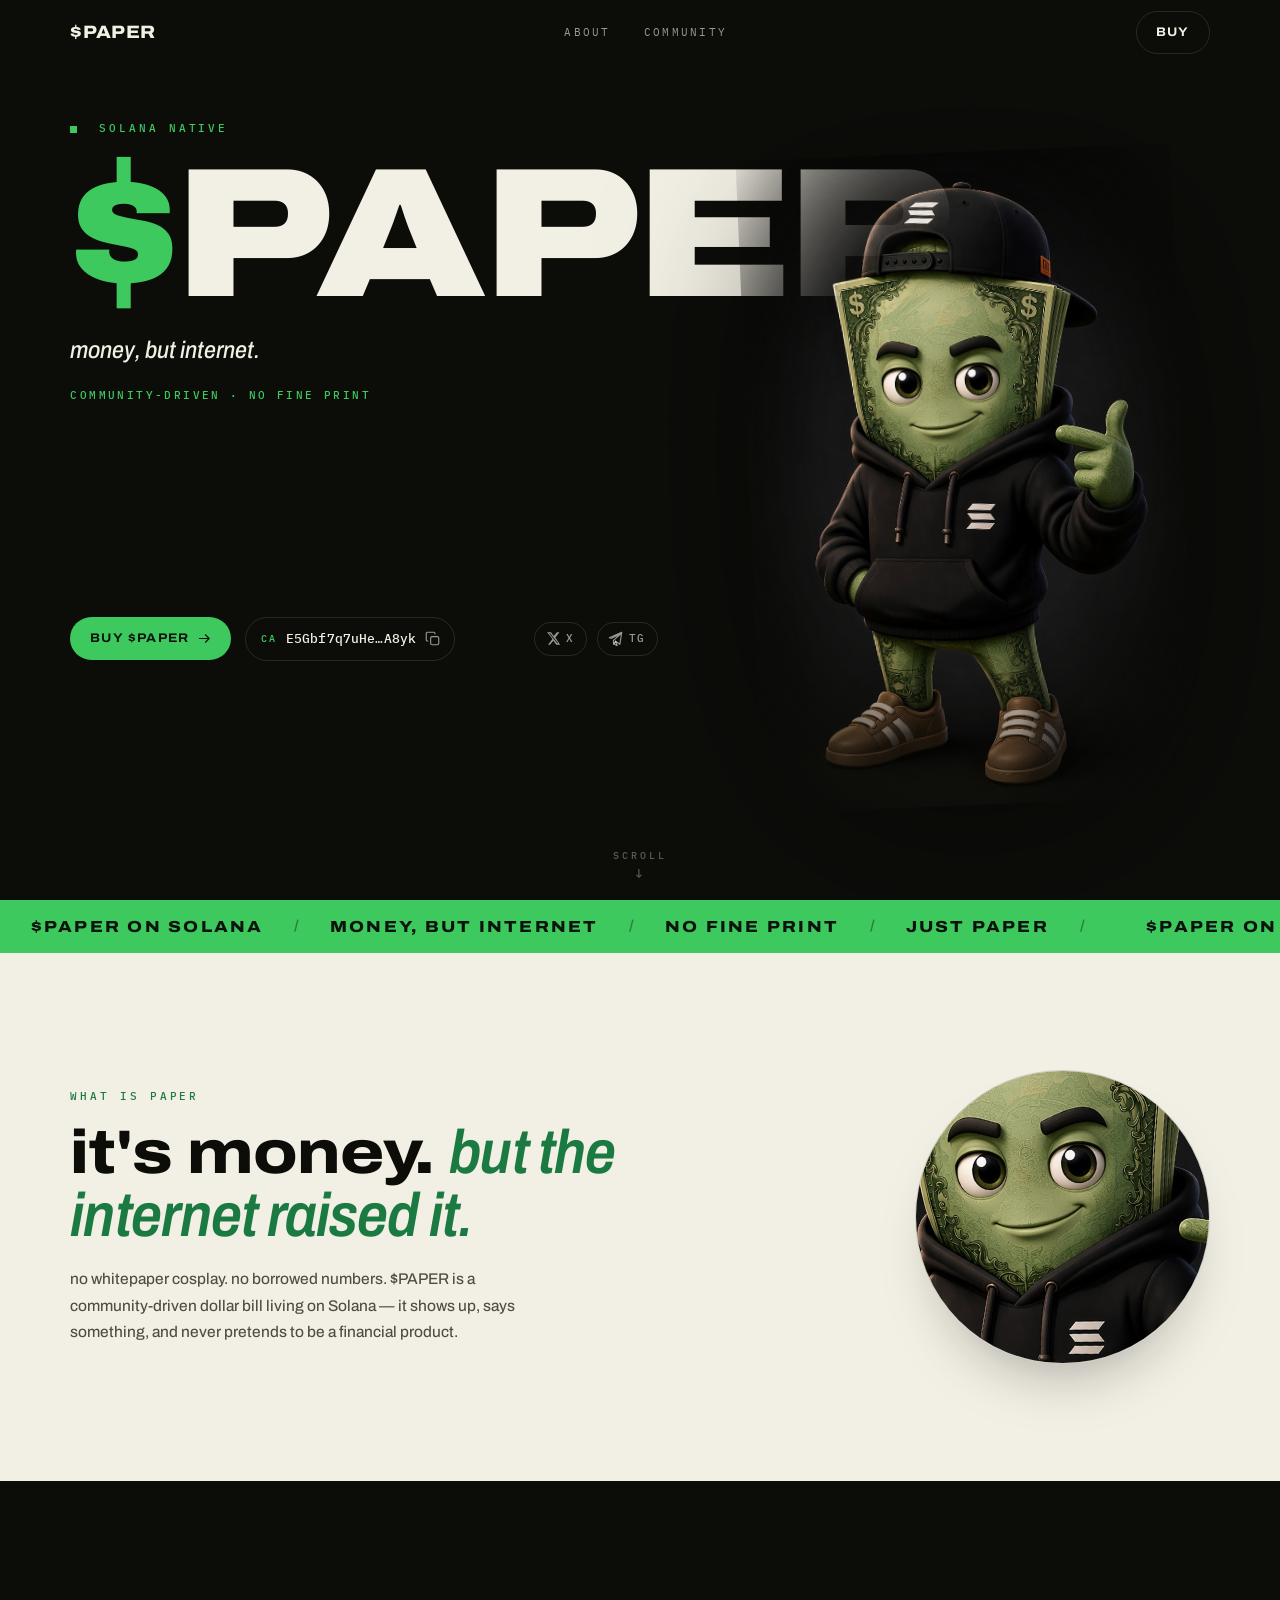
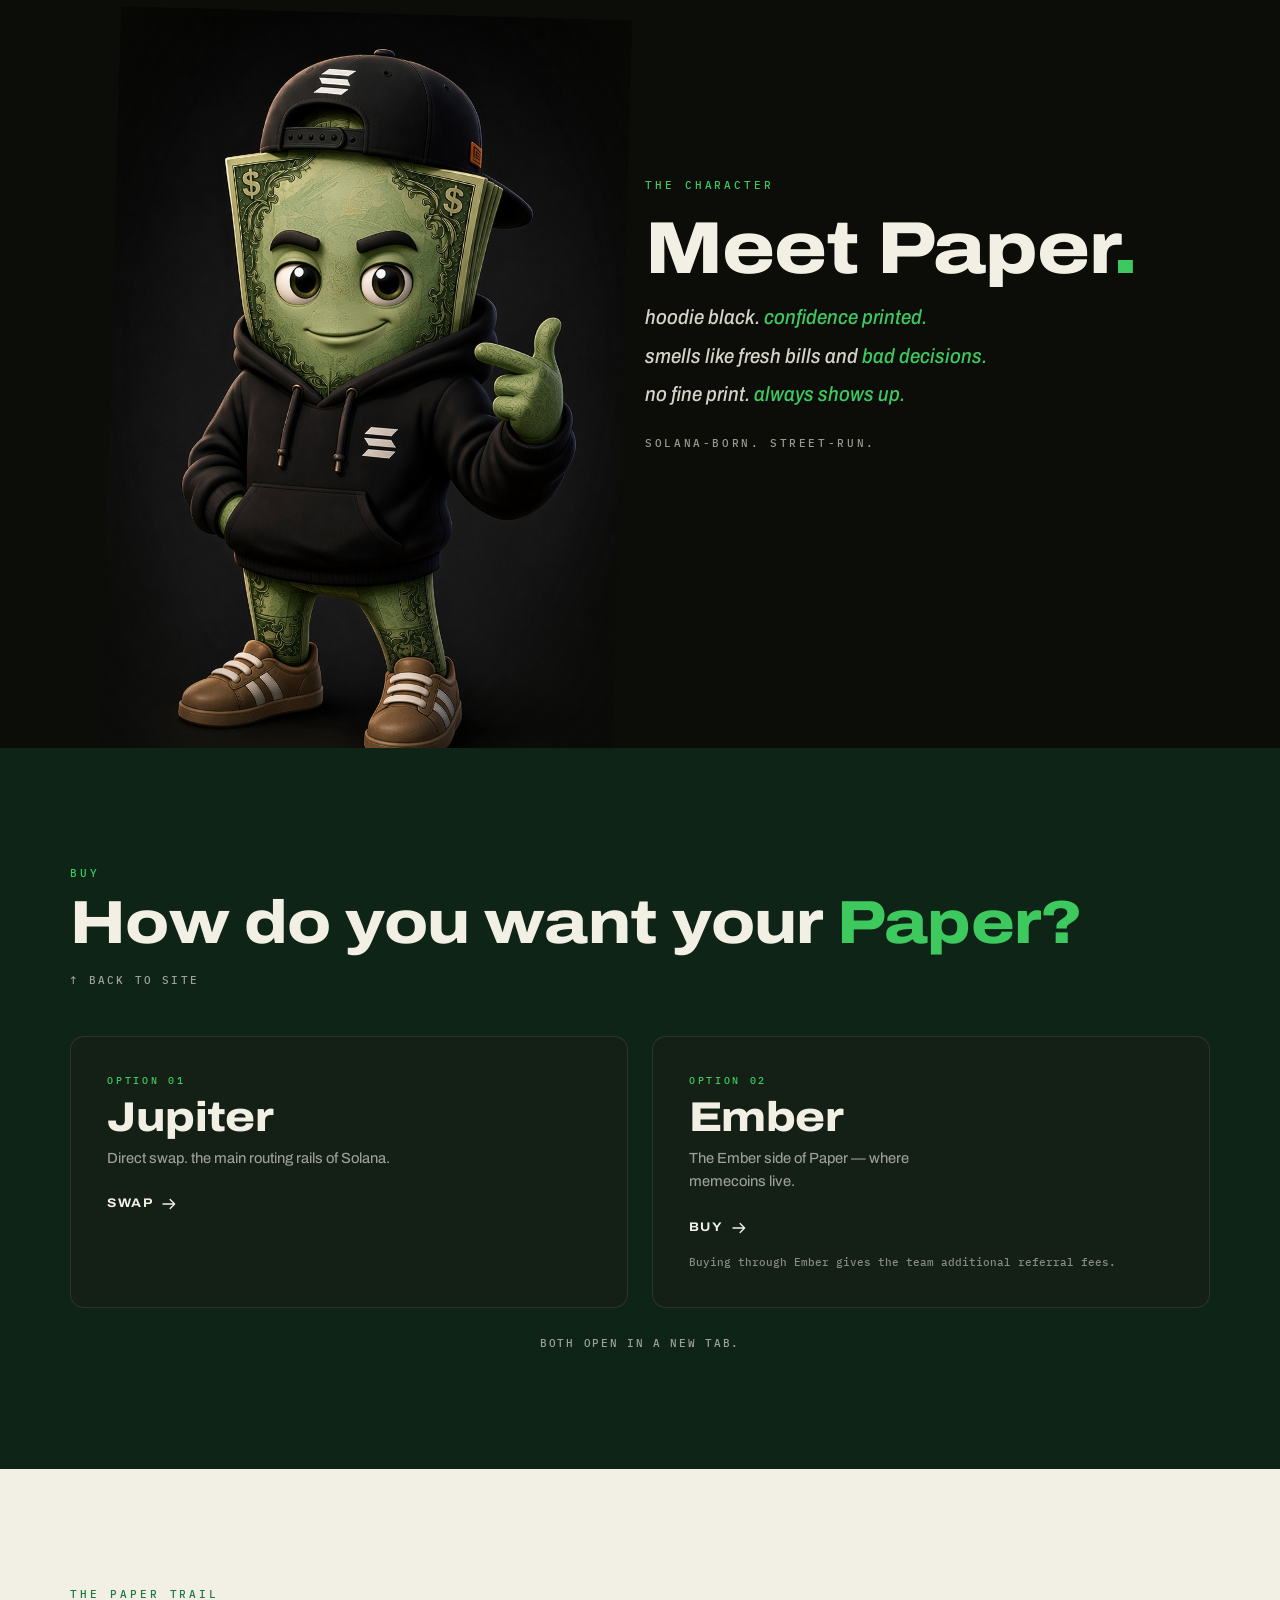
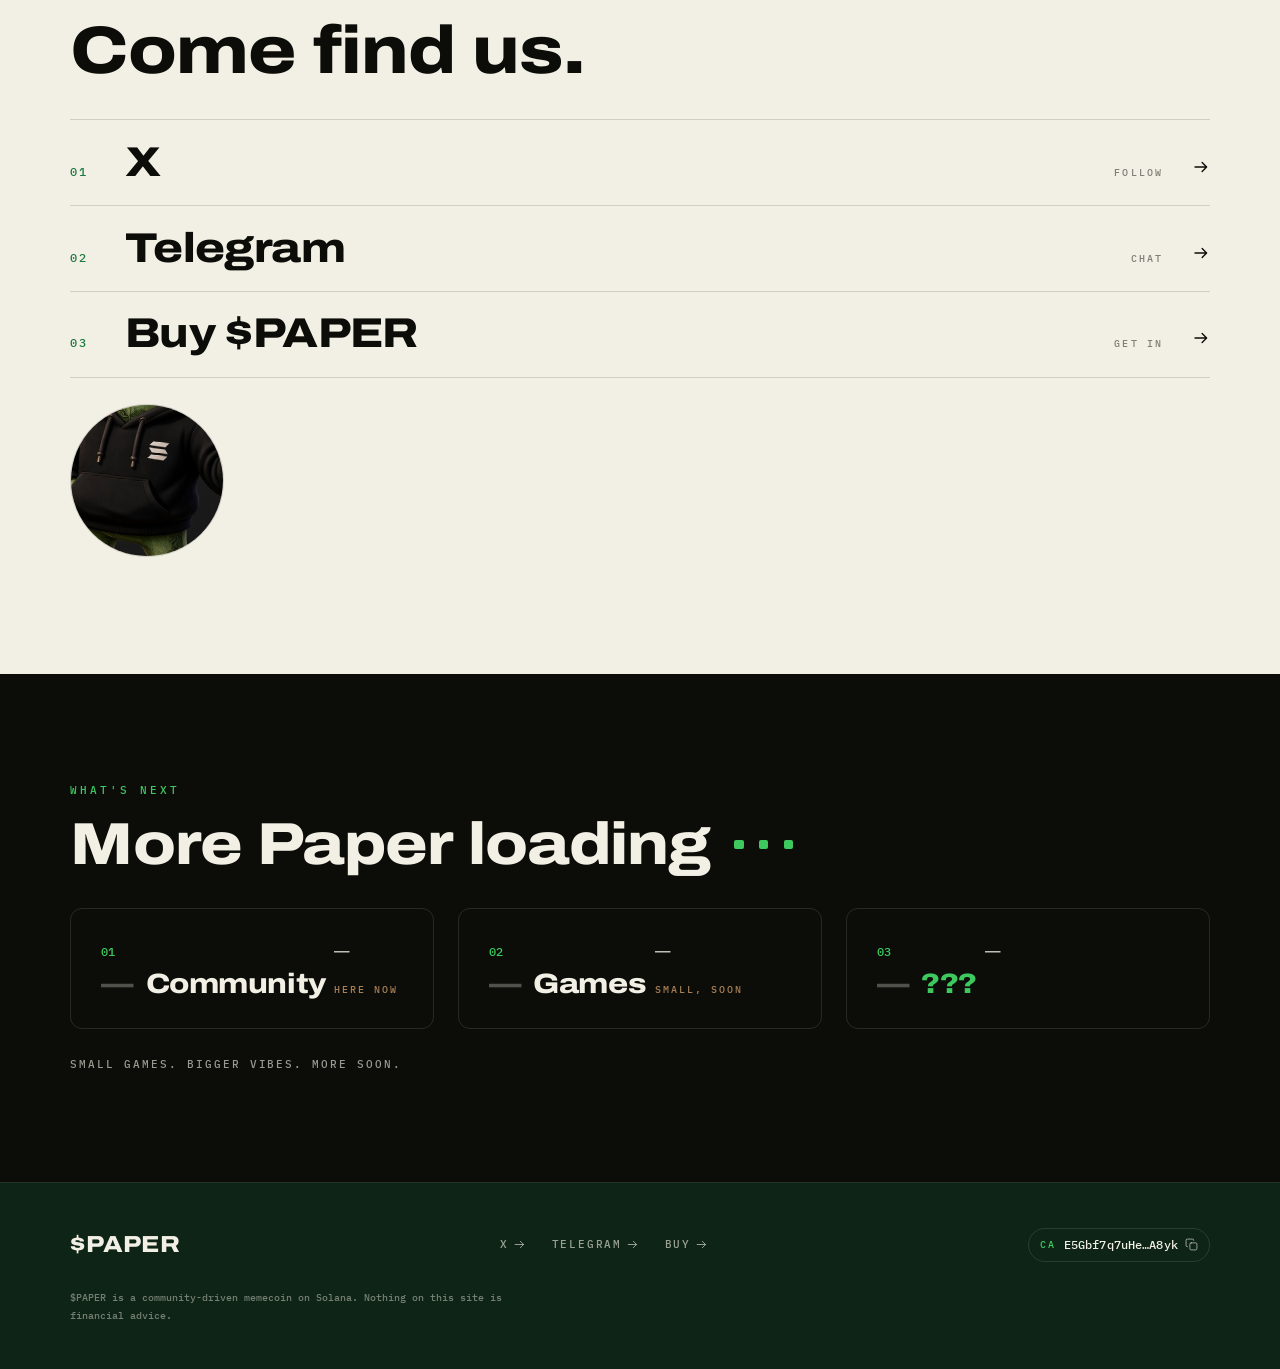
==== index.html @ 61792bbc "$PAPER site: initial commit with official links Update external links to the official destinations: " ====
<!DOCTYPE html>
<html lang="en">
<head>
  <meta charset="utf-8">
  <meta name="viewport" content="width=device-width, initial-scale=1, viewport-fit=cover">
  <title>$PAPER — money, but internet</title>
  <meta name="description" content="$PAPER is a community-driven memecoin on Solana. Money, but internet.">

  <meta property="og:type" content="website">
  <meta property="og:title" content="$PAPER — money, but internet">
  <meta property="og:description" content="A community-driven memecoin on Solana. Meet Paper.">
  <meta property="og:image" content="public/paper-mascot.jpeg">
  <meta name="twitter:card" content="summary_large_image">
  <meta name="theme-color" content="#0c0d09">

  <link rel="icon" type="image/jpeg" href="public/paper-mascot.jpeg">

  <link rel="preconnect" href="https://fonts.gstatic.com" crossorigin>
  <link rel="stylesheet" href="https://fonts.googleapis.com/css2?family=Archivo:ital,wdth,wght@0..1,62..125,100..900&display=swap">
  <link rel="stylesheet" href="https://fonts.googleapis.com/css2?family=IBM+Plex+Mono:wght@400;500&display=swap">

  <link rel="stylesheet" href="css/paper.css">
</head>
<body>
  <div id="root"></div>
  <noscript>
    <div class="noscript">
      <strong>$PAPER</strong>
      <p>this site needs a little JavaScript to assemble itself.</p>
      <p>CA: E5Gbf7q7uHeXQ1ySSPpPiYxF1da1ZL7NaCGUYQwgA8yk</p>
    </div>
  </noscript>
  <script type="module" src="js/main.js"></script>
</body>
</html>
---- css/paper.css ----
/* ============================================================
   $PAPER — paper.css
   brand sheet: near-black ground, cream air, green as the punch.
   ============================================================ */

/* — tokens — */
:root{
  --ink:#0c0d09;
  --ink-2:#151711;
  --deep-green:#0e2416;
  --card:#141f16;
  --cream:#f2efe4;
  --cream-dim:rgba(242,239,228,.62);
  --line:rgba(242,239,228,.12);
  --line-dark:rgba(12,13,9,.14);
  --green:#3ec95f;
  --green-ink:#1b7a41;   /* green legible on cream */
  --green-soft:rgba(62,201,95,.55);
  --tan:#c19363;         /* sneaker tan, used once or twice */

  --display:"Archivo","Helvetica Neue",Arial,sans-serif;
  --mono:"IBM Plex Mono",ui-monospace,Menlo,monospace;
  --nav-h:66px;
}

/* — reset-ish — */
*,*::before,*::after{box-sizing:border-box}
html{scroll-behavior:smooth;scroll-padding-top:calc(var(--nav-h) + 14px);-webkit-text-size-adjust:100%}
body{margin:0;overflow-x:clip;background:var(--ink);color:var(--cream);
  font-family:var(--display);font-weight:450;font-size:clamp(15.5px,1.05vw,17px);line-height:1.6;
  -webkit-font-smoothing:antialiased}
h1,h2,p,ul,ol,li{margin:0;padding:0}
ul,ol{list-style:none}
a{color:inherit}
img{-webkit-user-drag:none;user-drag:none;-webkit-user-select:none;user-select:none;display:block;max-width:100%}
button{font:inherit;color:inherit;background:none;border:none;padding:0}
::selection{background:var(--green);color:#0a140c}
:focus-visible{outline:2px solid var(--green);outline-offset:3px;border-radius:4px}

.noscript{max-width:640px;margin:12vh auto;padding:0 28px;font-family:var(--mono);color:var(--cream-dim)}

/* — shared layout sheet — */
.nav__inner,.hero__inner,.about__inner,.char__inner,.buy__inner,
.community__inner,.future__inner,.footer__inner{
  margin-inline:auto;width:min(1280px,100%);
  padding-inline:clamp(20px,5.5vw,88px)}

.display{font-family:var(--display);font-weight:800;font-stretch:116%;
  letter-spacing:-.015em;line-height:.95}
.g{color:var(--green)}
em{font-style:italic;font-stretch:86%;font-weight:600}

.kicker{font-family:var(--mono);font-size:.7rem;font-weight:500;
  letter-spacing:.26em;text-transform:uppercase;color:var(--green)}
.kicker--dark{color:var(--green-ink)}
.kicker__dot{display:inline-block;width:7px;height:7px;margin-right:12px;
  vertical-align:-1px;background:var(--green);
  animation:pulse-soft 2.6s ease-in-out infinite}

/* — reveal (one mechanism, zero soup) — */
[data-reveal]{opacity:0;translate:0 24px;
  transition:opacity .75s ease, translate .75s cubic-bezier(.22,.61,.36,1);
  transition-delay:var(--rd,0s)}
[data-reveal].is-in{opacity:1;translate:0 0}

/* — buttons — */
.btn{display:inline-flex;align-items:center;gap:.55em;
  font-family:var(--display);font-weight:700;font-stretch:110%;font-size:.78rem;
  text-transform:uppercase;letter-spacing:.11em;text-decoration:none;
  padding:.85em 1.5em;border-radius:999px;border:1px solid transparent;cursor:pointer;
  transition:translate .25s,background .25s,color .25s,border-color .25s}
.btn .ic{width:15px;height:15px;transition:translate .3s}
.btn:hover .ic{translate:3px 0}
.btn:hover{translate:0 -2px}
.btn:active{translate:0 0;scale:.97}
.btn--solid{background:var(--green);color:#0a140c}
.btn--solid:hover{background:var(--green-soft);
  filter:brightness(1.06);translate:0 -2px}
.btn--pill{border-color:var(--line);color:var(--cream)}
.btn--pill:hover{border-color:var(--green);color:var(--green)}

.sbtn{display:inline-flex;align-items:center;gap:.5em;padding:.72em 1em;
  font-family:var(--mono);font-size:.66rem;letter-spacing:.18em;
  text-transform:uppercase;text-decoration:none;color:var(--cream-dim);
  border:1px solid var(--line);border-radius:999px;
  transition:color .25s,border-color .25s,translate .25s}
.sbtn .ic{width:15px;height:15px}
.sbtn:hover{color:var(--green);border-color:var(--green);translate:0 -2px}

/* — nav — */
.nav{position:sticky;top:0;z-index:60;height:var(--nav-h);
  border-bottom:1px solid transparent;
  transition:background .35s,border-color .35s,backdrop-filter .35s}
.nav:not(.is-stuck){border-bottom-color:transparent}
.nav.is-stuck{background:rgba(12,13,9,.8);
  backdrop-filter:blur(14px) saturate(1.15);border-bottom-color:var(--line)}
.nav__inner{height:100%;display:flex;align-items:center;justify-content:space-between}
.nav__brand{font-weight:800;font-stretch:112%;font-size:1.12rem;letter-spacing:.02em;
  text-transform:uppercase;text-decoration:none;color:var(--cream);
  transition:color .25s}
.nav__brand:hover{color:var(--green)}
.nav__links{display:flex;gap:clamp(18px,2.6vw,34px)}
.nav__link{position:relative;font-family:var(--mono);font-size:.7rem;font-weight:400;
  letter-spacing:.2em;text-transform:uppercase;text-decoration:none;
  color:var(--cream-dim);transition:color .25s}
.nav__link::after{content:"";position:absolute;left:0;right:100%;bottom:-6px;
  border-bottom:1px solid var(--green);transition:right .3s ease}
.nav__link:hover{color:var(--cream)}
.nav__link:hover::after{right:0}

/* — hero — */
.hero{position:relative;background:var(--ink);overflow:clip}
.hero__inner{min-height:calc(100svh - var(--nav-h));
  display:grid;grid-template-columns:minmax(0,1.08fr) minmax(0,.92fr);
  grid-template-rows:auto 1fr;
  grid-template-areas:"lead art" "actions art";
  column-gap:clamp(22px,4vw,60px);row-gap:clamp(28px,4vh,46px);
  align-content:center;padding-block:clamp(30px,6vh,70px) clamp(44px,7vh,84px)}
.hero__lead{grid-area:lead;display:flex;flex-direction:column;gap:1.1rem}
.hero__title{font-family:var(--display);font-weight:900;font-stretch:122%;
  font-size:clamp(4.6rem,14.5vw,11.5rem);line-height:.86;
  text-transform:uppercase;letter-spacing:-.02em}
.hero__dollar{color:var(--green);font-stretch:96%}
.hero__tag{font-size:clamp(1.05rem,2.3vw,1.5rem);font-style:italic;
  font-stretch:86%;font-weight:500;color:var(--cream);opacity:.94;
  max-width:34ch}
.hero__facts{font-family:var(--mono);font-size:.68rem;letter-spacing:.22em;
  text-transform:uppercase;color:var(--green);opacity:.85}
.hero__cue{position:absolute;left:50%;translate:-50% 0;bottom:16px;
  font-family:var(--mono);font-size:.62rem;letter-spacing:.3em;
  text-transform:uppercase;color:var(--cream-dim);opacity:.55}
.hero__cue::after{content:"↓";display:block;text-align:center;font-size:.8rem;
  animation:cue-bob 2.4s ease-in-out infinite}

/* hero art: the character inside a feathered spotlight that breaks the grid */
.hero__art{grid-area:art;position:relative;display:grid;place-items:center}
.hero__ghost{position:absolute;right:-.05em;bottom:-.3em;z-index:0;
  font-family:var(--display);font-weight:900;font-stretch:124%;font-size:clamp(7rem,17vw,15.5rem);
  line-height:1;color:transparent;
  -webkit-text-stroke:clamp(1px,.16vw,2.4px) solid rgba(242,239,228,.13);
  pointer-events:none;
  translate:calc(var(--px,0px) * .45) calc(var(--py,0px) * .45)}
.hero__spot{position:relative;z-index:1;
  width:clamp(250px,34vw,530px);rotate:-2.4deg;
  translate:var(--px,0px) var(--py,0px);
  transition:translate .5s ease-out;
  filter:drop-shadow(0 40px 70px rgba(0,0,0,.55))}
.hero__img{width:100%;height:auto;
  -webkit-mask-image:radial-gradient(ellipse 74% 77% at 50% 44%,#000 42%,transparent 91%);
  mask-image:radial-gradient(ellipse 74% 77% at 50% 44%,#000 42%,transparent 91%);
  animation:float-y 7.5s ease-in-out 1.2s infinite alternate}

.hero__actions{grid-area:actions;display:flex;flex-wrap:wrap;align-items:center;
  justify-content:space-between;gap:clamp(16px,3vw,36px)}
.hero__ctas{display:flex;flex-wrap:wrap;align-items:center;gap:14px}
.hero__socials{display:flex;gap:10px}

/* — CA (contract copy) — */
.ca{display:inline-flex;align-items:center;gap:.65em;
  font-family:var(--mono);font-size:.82rem;color:var(--cream);
  border:1px solid var(--line);border-radius:999px;
  padding:.8em 1.1em;cursor:pointer;
  transition:border-color .25s,color .25s,translate .25s,scale .2s}
.ca:hover{border-color:var(--green)}
.ca:active{scale:.97}
.ca__label{font-size:.6rem;font-weight:500;letter-spacing:.24em;color:var(--green)}
.ca__val{letter-spacing:.01em}
.ca__ico{display:inline-flex;color:var(--cream-dim);transition:color .25s}
.ca__ico .ic{width:15px;height:15px}
.ca.is-copied{border-color:var(--green)}
.ca.is-copied .ca__val{color:var(--green)}
.ca.is-copied .ca__ico{color:var(--green)}
.ca--mini{font-size:.72rem;padding:.62em .9em}
.ca--mini .ca__ico .ic{width:13px;height:13px}

/* — marquee — */
.marquee{background:var(--green);color:#0b140c;overflow:clip;
  padding-block:clamp(9px,1.5vh,14px)}
.marquee__track{display:flex;width:max-content;animation:marquee-x 30s linear infinite}
.marquee:hover .marquee__track{animation-play-state:paused}
.marquee__group{display:flex;align-items:center;gap:clamp(16px,2.4vw,40px);
  padding-inline:clamp(16px,2.4vw,40px);white-space:nowrap}
.marquee__item{font-family:var(--display);font-weight:800;font-stretch:116%;
  font-size:clamp(.76rem,1.3vw,1rem);letter-spacing:.14em;text-transform:uppercase}
.marquee__sep{color:rgba(11,20,12,.4);font-weight:700}

/* — about (cream) — */
.about{background:var(--cream);color:var(--ink);
  padding-block:clamp(84px,13vh,170px)}
.about__inner{display:grid;grid-template-columns:minmax(0,1.15fr) minmax(0,.85fr);
  gap:clamp(30px,5vw,90px);align-items:center}
.about__title{font-size:clamp(2.2rem,4.8vw,3.9rem);line-height:1.02;
  margin-block:1rem 1.2rem}
.about__title em{color:var(--green-ink)}
.about__line{max-width:52ch;color:rgba(12,13,9,.72);line-height:1.7}
.about__sticker{width:clamp(190px,23vw,330px);aspect-ratio:1;border-radius:50%;
  overflow:clip;border:1px solid rgba(12,13,9,.14);justify-self:end;
  box-shadow:0 34px 64px -34px rgba(12,13,9,.4)}
.about__sticker img{width:100%;height:100%;object-fit:cover;
  object-position:50% 24%;transform:scale(1.9) rotate(-4deg);
  transition:transform .6s ease}
.about__sticker:hover img{transform:scale(2.02) rotate(-4deg)}

/* — character (dark, the protagonist's moment) — */
.char{position:relative;background:var(--ink);overflow:clip;
  padding-block:clamp(88px,13vh,180px)}
.char__inner{display:grid;grid-template-columns:minmax(0,.95fr) minmax(0,1.05fr);
  grid-template-areas:"art copy";gap:clamp(30px,5vw,84px);align-items:center}
.char__art{grid-area:art;position:relative}
.char__figure{position:relative;display:block;
  width:clamp(290px,40vw,580px);rotate:1.6deg;
  margin-block-end:clamp(-150px,-15vw,-90px);  /* breaking the section line */
  translate:var(--px,0px) var(--py,0px);transition:translate .5s ease-out}
.char__glow{position:absolute;inset:14% 8% 22%;z-index:0;
  background:radial-gradient(50% 50% at 50% 55%,rgba(62,201,95,.16),transparent 72%)}
.char__img{position:relative;z-index:1;width:100%;height:auto;
  -webkit-mask-image:radial-gradient(ellipse 84% 86% at 50% 45%,#000 54%,transparent 95%);
  mask-image:radial-gradient(ellipse 84% 86% at 50% 45%,#000 54%,transparent 95%);
  animation:float-y 8.4s ease-in-out infinite alternate}
.char__copy{grid-area:copy;display:flex;flex-direction:column;gap:1.2rem}
.char__title{font-size:clamp(2.6rem,6vw,4.6rem)}
.char__period{color:var(--green)}
.char__bio{display:grid;gap:.55rem;font-style:italic;font-stretch:88%;
  font-weight:500;color:rgba(242,239,228,.88);
  font-size:clamp(1.02rem,1.9vw,1.28rem);line-height:1.45}
.char__foot{font-family:var(--mono);font-size:.68rem;letter-spacing:.24em;
  text-transform:uppercase;color:var(--cream-dim);margin-block-start:.4rem}

/* — buy (deep green ground) — */
.buy{background:var(--deep-green);padding-block:clamp(88px,13vh,170px)}
.buy__head{display:flex;align-items:flex-end;justify-content:space-between;
  gap:20px;flex-wrap:wrap;margin-block-end:clamp(28px,5vh,56px)}
.buy__title{font-size:clamp(2.1rem,4.8vw,3.8rem);margin-block-start:.7rem}
.buy__back{font-family:var(--mono);font-size:.68rem;letter-spacing:.2em;
  text-transform:uppercase;text-decoration:none;color:var(--cream-dim);
  border-bottom:1px solid transparent;transition:color .25s,border-color .25s;
  white-space:nowrap}
.buy__back:hover{color:var(--green);border-bottom-color:var(--green)}
.buy__grid{display:grid;gap:clamp(16px,2vw,24px);
  grid-template-columns:repeat(auto-fit,minmax(320px,1fr))}
.buy-card{display:flex;flex-direction:column;gap:.5rem;text-decoration:none;
  background:var(--card);border:1px solid rgba(242,239,228,.1);border-radius:14px;
  padding:clamp(22px,3vw,36px);
  transition:translate .3s cubic-bezier(.22,.61,.36,1),border-color .3s}
.buy-card:hover{translate:0 -5px;border-color:rgba(62,201,95,.5)}
.buy-card__tag{font-family:var(--mono);font-size:.64rem;font-weight:500;
  letter-spacing:.26em;text-transform:uppercase;color:var(--green)}
.buy-card__name{font-size:clamp(1.9rem,3.4vw,2.6rem);line-height:1}
.buy-card__blurb{color:var(--cream-dim);font-size:.92rem;line-height:1.6;max-width:36ch}
.buy-card__cta{display:inline-flex;align-items:center;gap:.55em;margin-block-start:1rem;
  font-weight:700;font-stretch:110%;font-size:.78rem;letter-spacing:.11em;
  text-transform:uppercase}
.buy-card__cta .ic{transition:translate .3s}
.buy-card:hover .buy-card__cta .ic{translate:4px 0}
.buy-card__note{font-family:var(--mono);font-size:.66rem;line-height:1.6;
  color:rgba(242,239,228,.52);margin-block-start:.5rem}
.buy__foot{text-align:center;font-family:var(--mono);font-size:.66rem;
  letter-spacing:.16em;text-transform:uppercase;color:var(--cream-dim);
  opacity:.55;margin-block-start:clamp(18px,3vh,30px)}

/* — community (cream, typographic rows) — */
.community{background:var(--cream);color:var(--ink);
  padding-block:clamp(84px,13vh,170px);overflow:clip}
.community__inner{position:relative}
.community__title{font-size:clamp(2.2rem,5.5vw,4.2rem);
  margin-block:1rem clamp(24px,4vh,44px)}
.community__rows{border-top:1px solid var(--line-dark)}
.community__row{display:flex;align-items:baseline;gap:clamp(14px,2.5vw,28px);
  padding-block:clamp(16px,2.4vh,28px);border-bottom:1px solid var(--line-dark);
  text-decoration:none;color:var(--ink);transition:color .3s}
.community__num{font-family:var(--mono);font-size:.72rem;letter-spacing:.18em;
  color:var(--green-ink);min-width:2.3em}
.community__label{font-size:clamp(1.5rem,3.6vw,2.6rem);line-height:1;
  transition:translate .3s ease}
.community__meta{margin-inline-start:auto;font-family:var(--mono);font-size:.64rem;
  letter-spacing:.22em;text-transform:uppercase;color:rgba(12,13,9,.5)}
.community__arrow{display:inline-flex;transition:translate .3s,color .3s}
.community__row:hover{color:var(--green-ink)}
.community__row:hover .community__label{translate:.3em 0}
.community__row:hover .community__arrow{translate:5px 0;color:var(--green-ink)}
.community__cameo{margin-block-start:26px;margin-inline-start:0;
  width:clamp(112px,12vw,168px);aspect-ratio:1;border-radius:50%;overflow:clip;
  border:1px solid rgba(12,13,9,.14)}
.community__cameo img{width:100%;height:100%;object-fit:cover;
  object-position:50% 88%;transform:scale(2) rotate(4deg);
  transition:transform .6s ease}
.community__cameo:hover img{transform:scale(1.86) rotate(4deg)}

/* — future — */
.future{background:var(--ink);padding-block:clamp(82px,12vh,150px)}
.future__title{font-size:clamp(2rem,5vw,3.7rem);
  margin-block:1rem clamp(26px,4vh,52px);display:inline-flex;align-items:center}
.ld{display:inline-flex;gap:.26em;margin-inline-start:.4em}
.ld i{width:.16em;height:.16em;background:var(--green);border-radius:2px;
  animation:ld-blink 1.4s ease-in-out infinite}
.ld i:nth-child(2){animation-delay:.16s}
.ld i:nth-child(3){animation-delay:.32s}
.future__list{display:grid;gap:clamp(14px,2vw,24px);
  grid-template-columns:repeat(auto-fit,minmax(240px,1fr))}
.future__item{display:grid;grid-template-columns:auto 1fr;column-gap:.55em;
  row-gap:.3em;align-items:baseline;
  border:1px solid var(--line);border-radius:12px;
  padding:clamp(20px,2.6vw,30px);transition:border-color .3s}
.future__item:hover{border-color:rgba(62,201,95,.45)}
.future__n{font-family:var(--mono);font-size:.78rem;color:var(--green)}
.future__label{font-size:clamp(1.25rem,2.4vw,1.75rem);line-height:1.05}
.future__label::before{content:"—";color:rgba(242,239,228,.3);margin-inline-end:.45em}
.future__note{grid-column:2;font-family:var(--mono);font-size:.62rem;
  letter-spacing:.2em;text-transform:uppercase;color:var(--tan);opacity:.85}
.future__foot{font-family:var(--mono);font-size:.68rem;letter-spacing:.18em;
  text-transform:uppercase;color:var(--cream-dim);opacity:.6;
  margin-block-start:clamp(20px,3vh,34px)}

/* — footer — */
.footer{background:var(--deep-green);border-top:1px solid rgba(242,239,228,.08);
  padding-block:clamp(32px,5vh,58px)}
.footer__row{display:flex;flex-wrap:wrap;align-items:center;
  justify-content:space-between;gap:18px 28px}
.footer__brand{font-weight:800;font-stretch:114%;font-size:1.45rem;
  text-transform:uppercase;letter-spacing:.01em;text-decoration:none;color:var(--cream);
  transition:color .25s}
.footer__brand:hover{color:var(--green)}
.footer__links{display:flex;flex-wrap:wrap;gap:clamp(14px,2vw,26px)}
.footer__link{display:inline-flex;align-items:center;gap:.35em;
  font-family:var(--mono);font-size:.7rem;letter-spacing:.16em;
  text-transform:uppercase;text-decoration:none;color:var(--cream-dim);
  transition:color .25s}
.footer__link .ic{width:13px;height:13px;transition:translate .25s}
.footer__link:hover{color:var(--green)}
.footer__link:hover .ic{translate:3px 0}
.footer__disclaimer{font-family:var(--mono);font-size:.64rem;line-height:1.7;
  color:rgba(242,239,228,.45);max-width:72ch;margin-block-start:clamp(18px,3vh,32px)}

/* — motion — */
@keyframes float-y{from{translate:0 0}to{translate:0 -11px}}
@keyframes marquee-x{from{translate:0 0}to{translate:-50% 0}}
@keyframes cue-bob{0%,100%{translate:0 0}50%{translate:0 4px}}
@keyframes ld-blink{0%,70%,100%{opacity:.25}35%{opacity:1}}
@keyframes pulse-soft{0%,100%{opacity:1}50%{opacity:.45}}

@media (prefers-reduced-motion:reduce){
  html{scroll-behavior:auto}
  *{animation-duration:.01ms !important;animation-iteration-count:1 !important}
  .marquee__track{animation:none}
}

/* — responsive — */
@media (width<=940px){
  .hero__inner{grid-template-columns:1fr;
    grid-template-areas:"lead" "art" "actions";
    padding-block-end:clamp(56px,9vh,90px)}
  .hero__spot{width:clamp(260px,64vw,440px)}
  .hero__ghost{font-size:clamp(6rem,24vw,10rem);bottom:-.4em}
  .hero__cue{display:none}
  .about__inner{grid-template-columns:1fr}
  .about__sticker{width:clamp(180px,52vw,300px)}
  .char__inner{grid-template-columns:1fr;grid-template-areas:"art" "copy"}
  .char__figure{width:clamp(300px,72vw,480px);margin-inline:auto}
  .char__glow{inset:20% 10% 26%}
}

@media (width<=400px){
  .buy__grid,.future__list{grid-template-columns:1fr}
}

@media (width<=640px){
  :root{--nav-h:56px}
  .nav__links{display:none}
  .hero__title{font-size:clamp(4rem,17.5vw,6.4rem)}
  .hero__actions{flex-direction:column;align-items:stretch}
  .hero__ctas{justify-content:center}
  .hero__socials{justify-content:center}
  .buy__head{flex-direction:column;align-items:flex-start}
  .community__meta{display:none}
  .footer__row{flex-direction:column;align-items:flex-start}
}
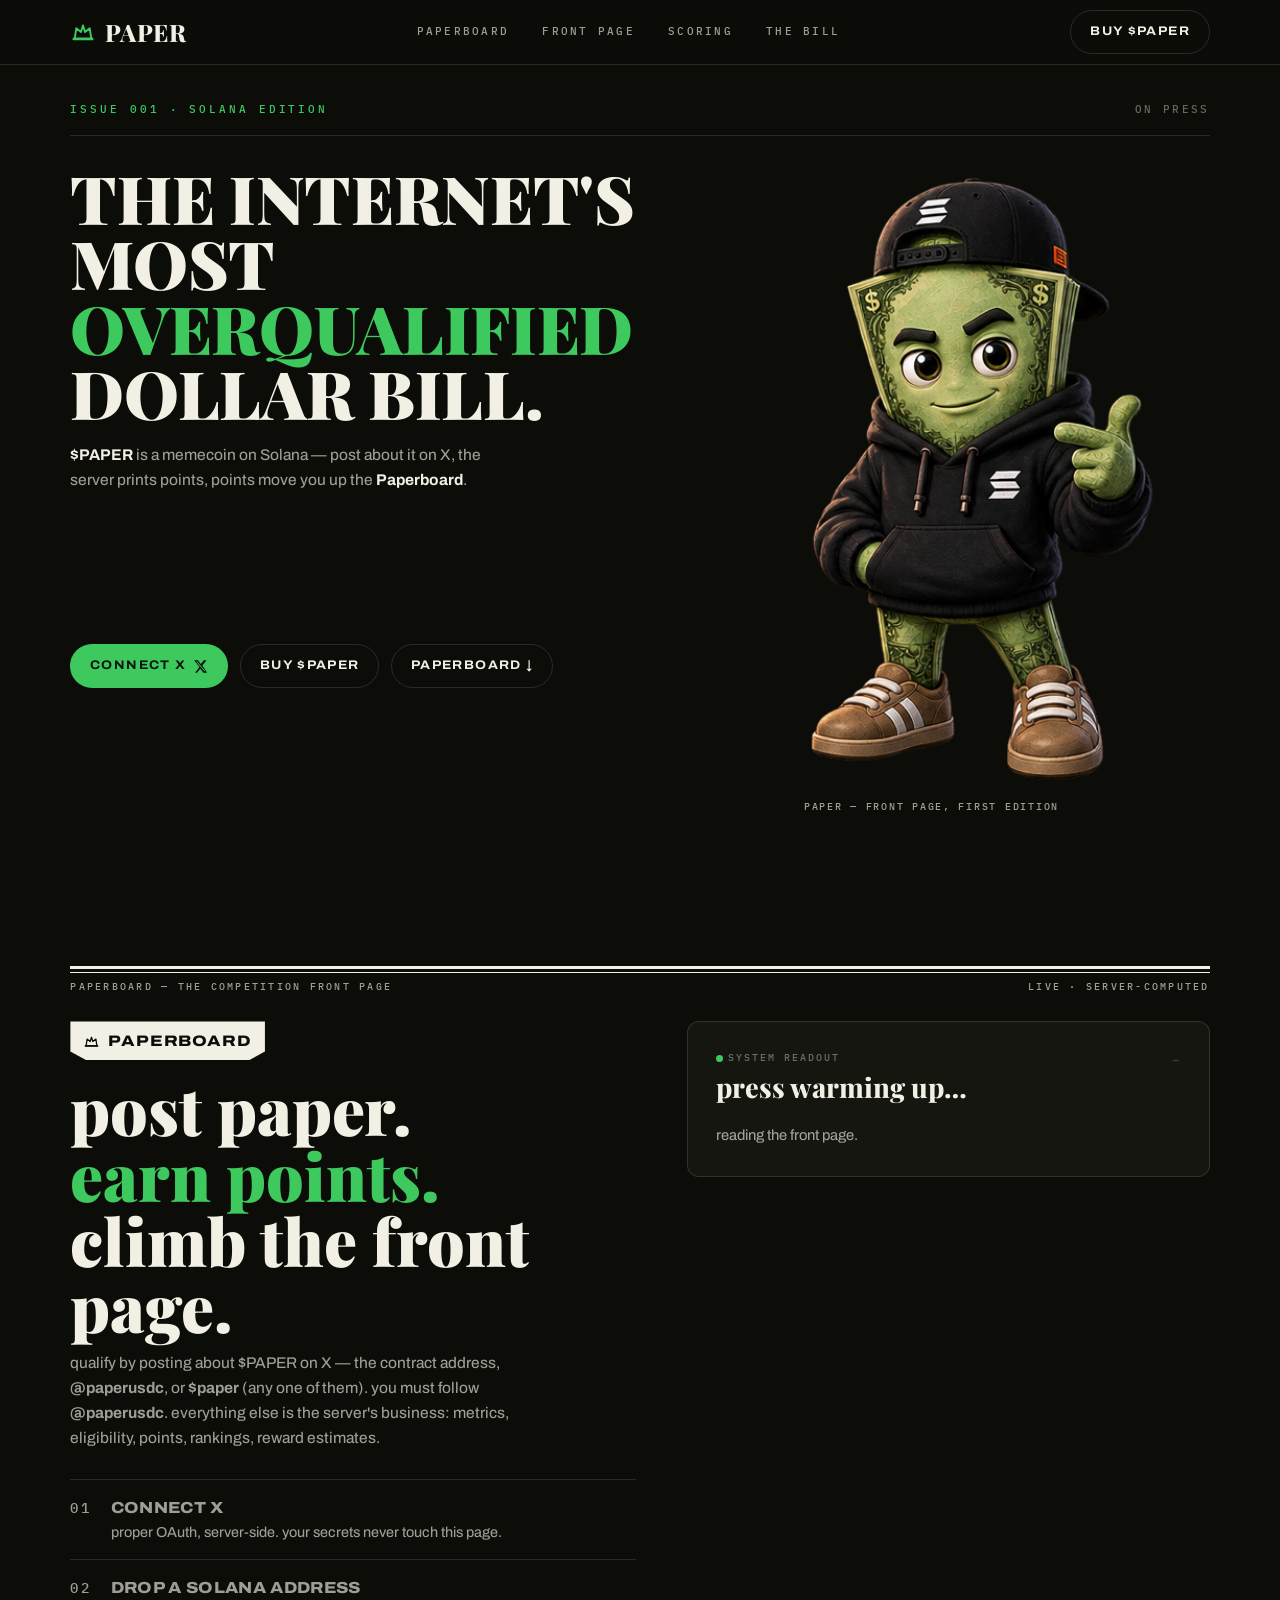
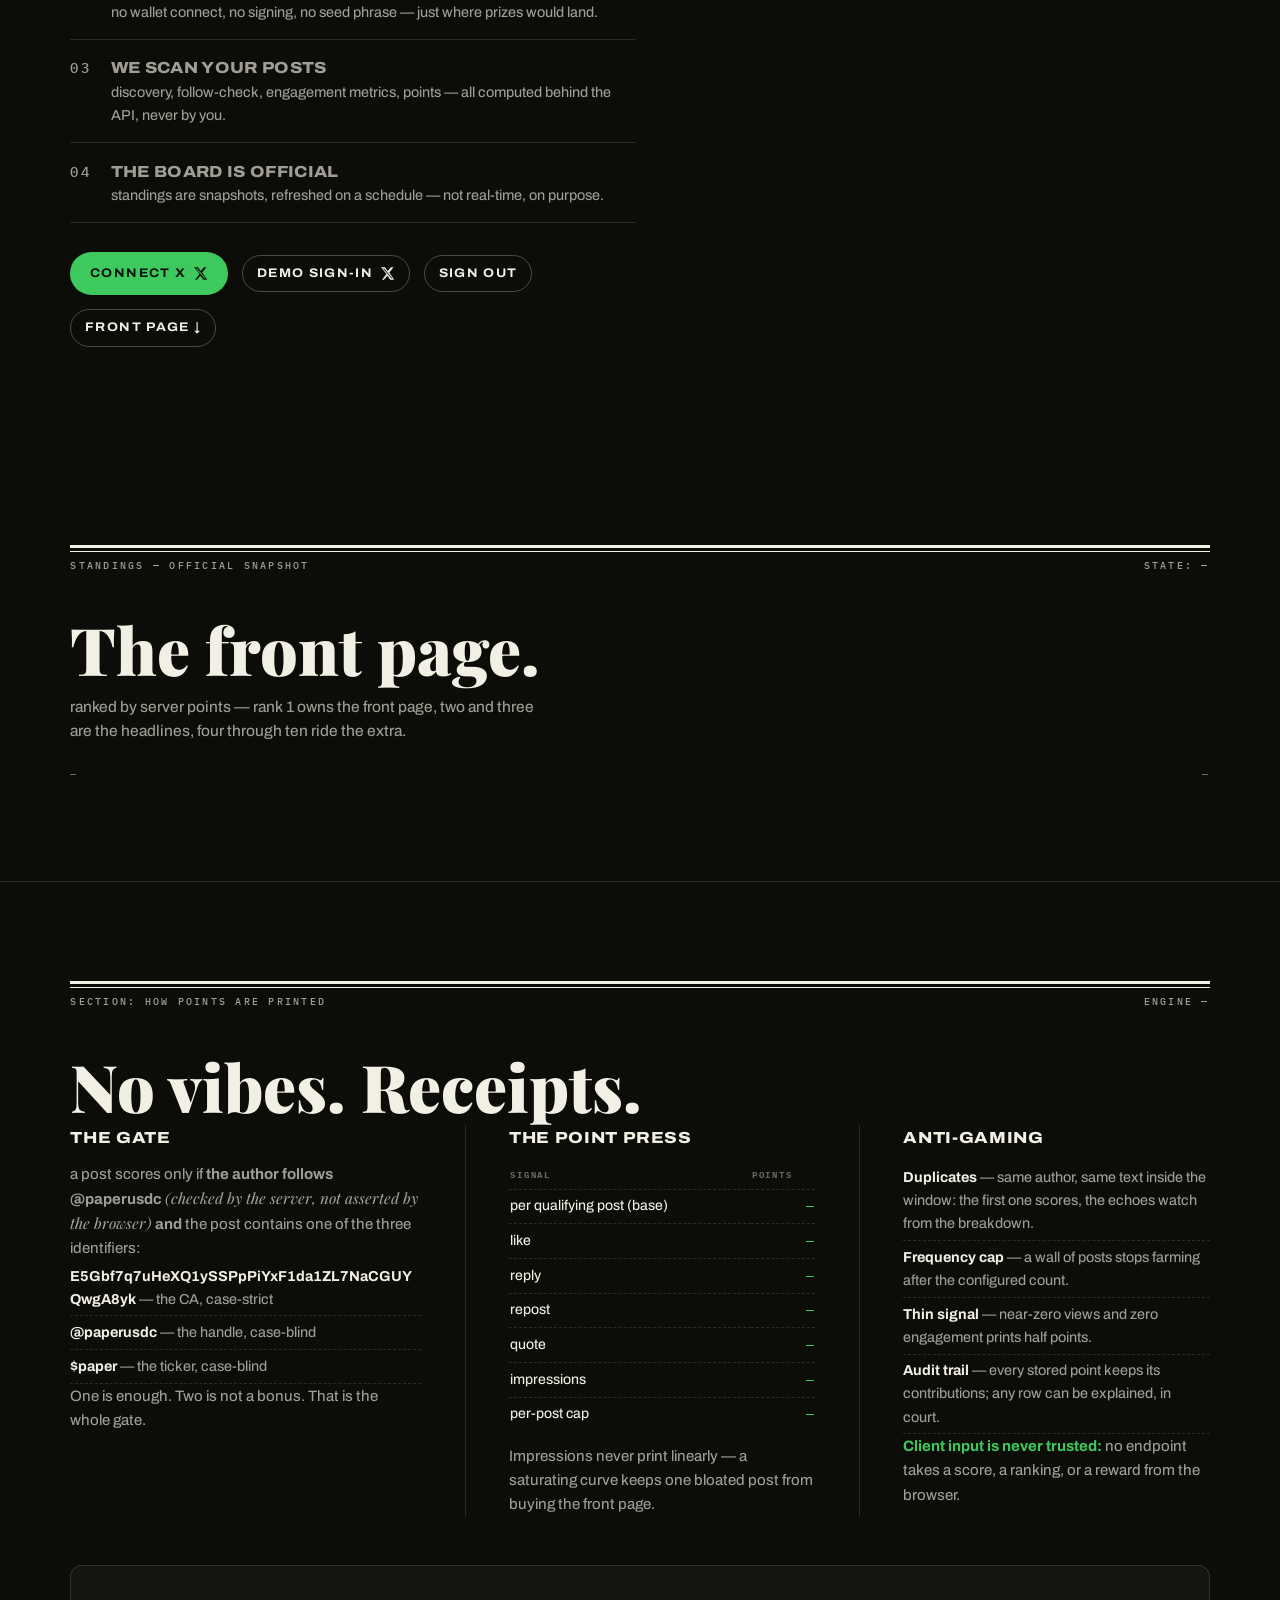
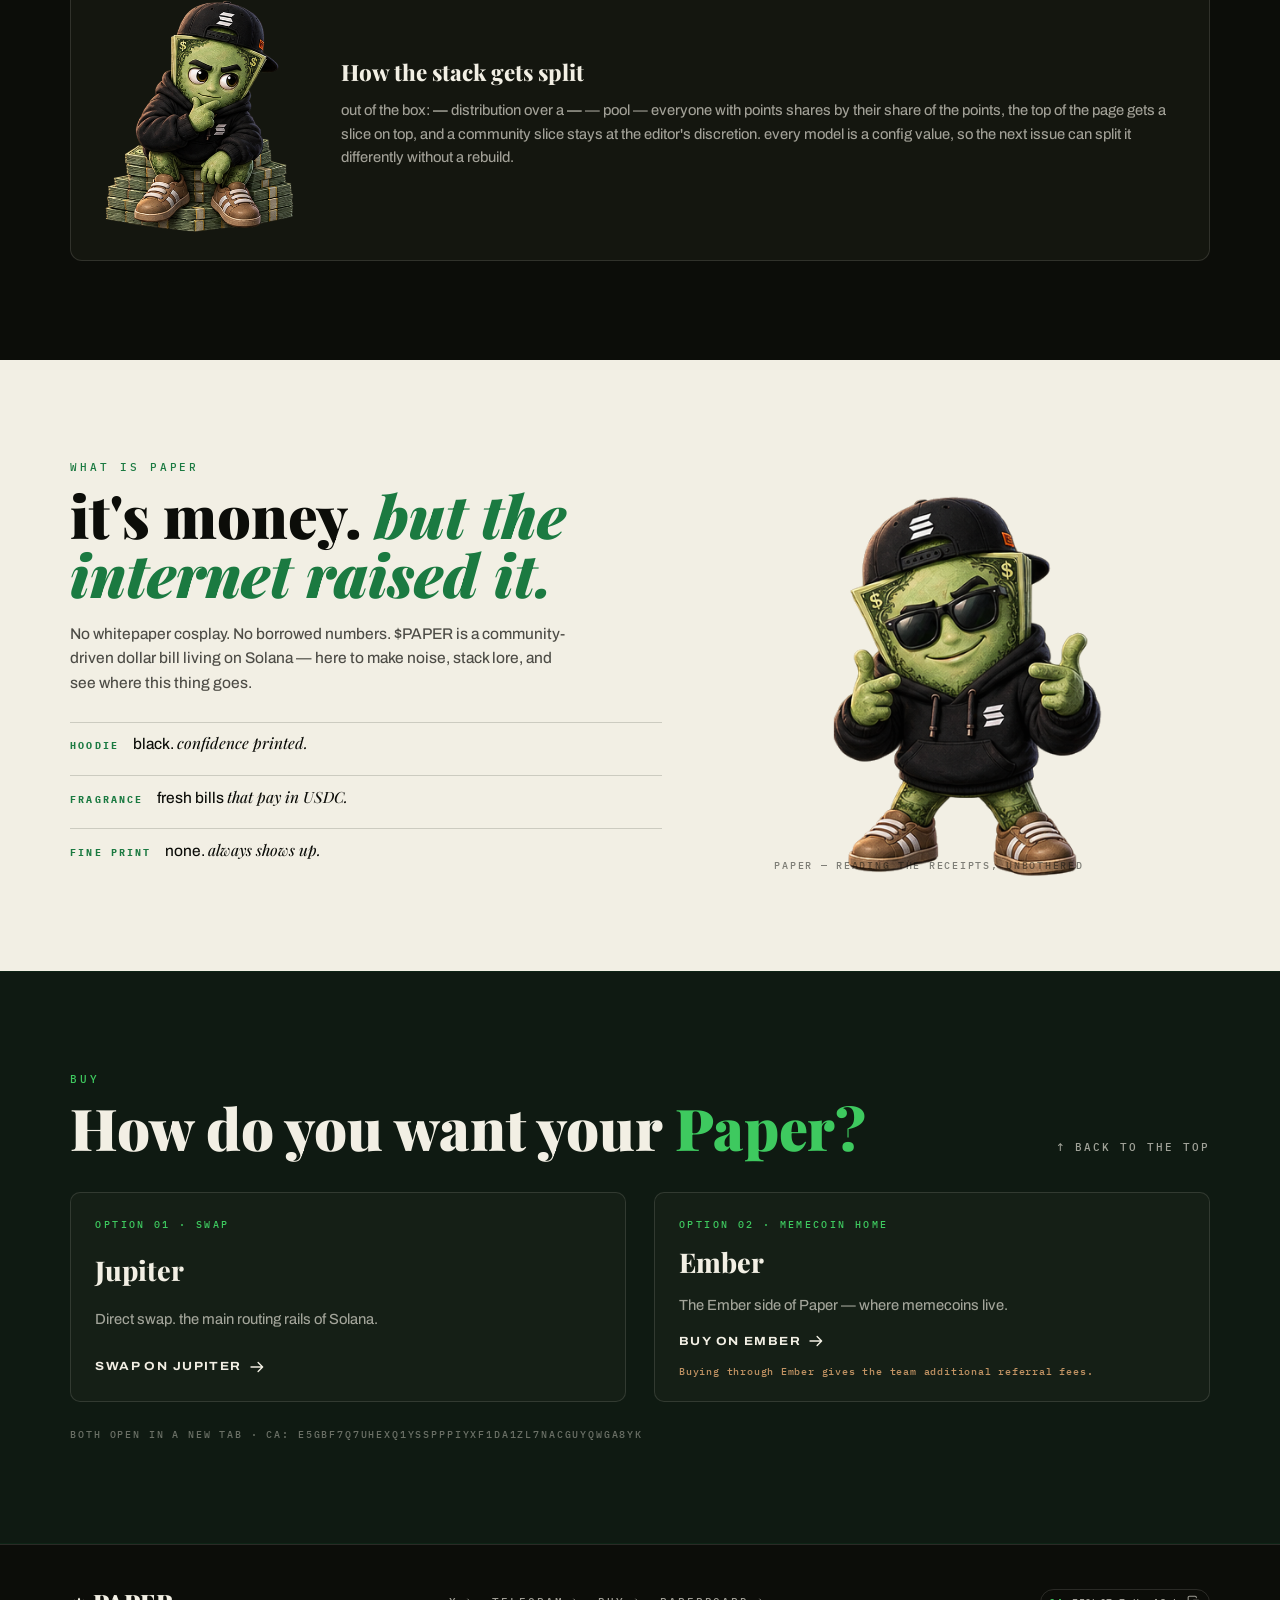
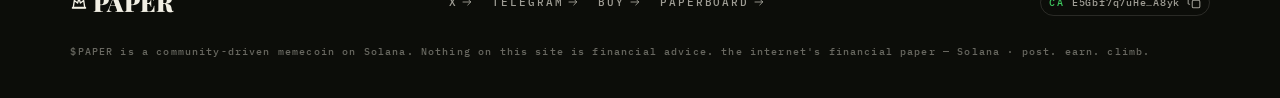
==== commit 20ef24c5: "Redesign: hero-first page, floating cut-out art, paperboard + server - hero recomposed: one sentence" ====
--- a/index.html
+++ b/index.html
@@ -3,12 +3,12 @@
 <head>
   <meta charset="utf-8">
   <meta name="viewport" content="width=device-width, initial-scale=1, viewport-fit=cover">
-  <title>$PAPER — money, but internet</title>
-  <meta name="description" content="$PAPER is a community-driven memecoin on Solana. Money, but internet.">
+  <title>$PAPER — the internet's financial paper</title>
+  <meta name="description" content="$PAPER is a community-driven memecoin on Solana. Money, but internet. PAPERBOARD: post PAPER, earn points, climb the front page.">
 
   <meta property="og:type" content="website">
-  <meta property="og:title" content="$PAPER — money, but internet">
-  <meta property="og:description" content="A community-driven memecoin on Solana. Meet Paper.">
+  <meta property="og:title" content="$PAPER — the internet's financial paper">
+  <meta property="og:description" content="A community-driven memecoin on Solana. Post PAPER. Earn points. Climb the front page.">
   <meta property="og:image" content="public/paper-mascot.jpeg">
   <meta name="twitter:card" content="summary_large_image">
   <meta name="theme-color" content="#0c0d09">
@@ -17,17 +17,21 @@
 
   <link rel="preconnect" href="https://fonts.gstatic.com" crossorigin>
   <link rel="stylesheet" href="https://fonts.googleapis.com/css2?family=Archivo:ital,wdth,wght@0..1,62..125,100..900&display=swap">
+  <link rel="stylesheet" href="https://fonts.googleapis.com/css2?family=Playfair+Display:ital,wght@0,600..900;1,600..900&display=swap">
   <link rel="stylesheet" href="https://fonts.googleapis.com/css2?family=IBM+Plex+Mono:wght@400;500&display=swap">
 
+  <link rel="stylesheet" href="css/tokens.css">
   <link rel="stylesheet" href="css/paper.css">
+  <link rel="stylesheet" href="css/paperboard.css">
 </head>
 <body>
   <div id="root"></div>
   <noscript>
     <div class="noscript">
       <strong>$PAPER</strong>
-      <p>this site needs a little JavaScript to assemble itself.</p>
+      <p>this broadsheet needs a little JavaScript to assemble itself.</p>
       <p>CA: E5Gbf7q7uHeXQ1ySSPpPiYxF1da1ZL7NaCGUYQwgA8yk</p>
+      <p>PAPERBOARD — post PAPER. earn points. climb the front page.</p>
     </div>
   </noscript>
   <script type="module" src="js/main.js"></script>
--- a/css/tokens.css
+++ b/css/tokens.css
@@ -0,0 +1,48 @@
+/* ============================================================
+   $PAPER — tokens.css
+   the paper palette: near-black press ink, newsprint cream,
+   green as the only loud voice, tan as the sneaker accent.
+   ============================================================ */
+
+:root {
+  /* grounds */
+  --ink: #0c0d09;            /* page ground */
+  --ink-2: #14160f;          /* raised panel */
+  --ink-3: #0f1a12;          /* deep-green ground (buy) */
+  --deep-green: #0e2416;
+  --card: #151f16;
+
+  /* newsprint */
+  --cream: #f2efe4;
+  --cream-dim: rgba(242, 239, 228, .64);
+  --cream-faint: rgba(242, 239, 228, .40);
+
+  /* rules & hairlines (light-on-dark / dark-on-light) */
+  --line: rgba(242, 239, 228, .13);
+  --line-2: rgba(242, 239, 228, .26);
+  --line-dark: rgba(12, 13, 9, .16);
+
+  /* the voice */
+  --green: #3ec95f;
+  --green-ink: #1b7a41;      /* green legible on cream */
+  --green-deep: #0a140c;     /* ink pressed into green */
+  --green-soft: rgba(62, 201, 95, .55);
+
+  /* currency accents (used like seasoning) */
+  --tan: #c19363;
+  --gold: #d9b554;           /* FRONT PAGE only */
+  --silver: #b9beb4;         /* HEADLINE */
+
+  /* type */
+  --display: "Archivo", "Helvetica Neue", Arial, sans-serif;
+  --serif: "Playfair Display", Georgia, "Times New Roman", serif;
+  --mono: "IBM Plex Mono", ui-monospace, Menlo, monospace;
+
+  /* layout rails */
+  --nav-h: 64px;
+  --rail: clamp(20px, 5.5vw, 88px);
+  --col: 1280px;
+
+  /* motion */
+  --ease-out: cubic-bezier(.22, .61, .36, 1);
+}
--- a/css/paper.css
+++ b/css/paper.css
@@ -1,376 +1,275 @@
 /* ============================================================
    $PAPER — paper.css
-   brand sheet: near-black ground, cream air, green as the punch.
+   the broadsheet: masthead, hero, editorial body, buy, footer.
+   (PAPERBOARD lives in paperboard.css)
    ============================================================ */
 
-/* — tokens — */
-:root{
-  --ink:#0c0d09;
-  --ink-2:#151711;
-  --deep-green:#0e2416;
-  --card:#141f16;
-  --cream:#f2efe4;
-  --cream-dim:rgba(242,239,228,.62);
-  --line:rgba(242,239,228,.12);
-  --line-dark:rgba(12,13,9,.14);
-  --green:#3ec95f;
-  --green-ink:#1b7a41;   /* green legible on cream */
-  --green-soft:rgba(62,201,95,.55);
-  --tan:#c19363;         /* sneaker tan, used once or twice */
-
-  --display:"Archivo","Helvetica Neue",Arial,sans-serif;
-  --mono:"IBM Plex Mono",ui-monospace,Menlo,monospace;
-  --nav-h:66px;
-}
-
 /* — reset-ish — */
-*,*::before,*::after{box-sizing:border-box}
-html{scroll-behavior:smooth;scroll-padding-top:calc(var(--nav-h) + 14px);-webkit-text-size-adjust:100%}
-body{margin:0;overflow-x:clip;background:var(--ink);color:var(--cream);
-  font-family:var(--display);font-weight:450;font-size:clamp(15.5px,1.05vw,17px);line-height:1.6;
-  -webkit-font-smoothing:antialiased}
-h1,h2,p,ul,ol,li{margin:0;padding:0}
-ul,ol{list-style:none}
-a{color:inherit}
-img{-webkit-user-drag:none;user-drag:none;-webkit-user-select:none;user-select:none;display:block;max-width:100%}
-button{font:inherit;color:inherit;background:none;border:none;padding:0}
-::selection{background:var(--green);color:#0a140c}
-:focus-visible{outline:2px solid var(--green);outline-offset:3px;border-radius:4px}
-
-.noscript{max-width:640px;margin:12vh auto;padding:0 28px;font-family:var(--mono);color:var(--cream-dim)}
-
-/* — shared layout sheet — */
-.nav__inner,.hero__inner,.about__inner,.char__inner,.buy__inner,
-.community__inner,.future__inner,.footer__inner{
-  margin-inline:auto;width:min(1280px,100%);
-  padding-inline:clamp(20px,5.5vw,88px)}
-
-.display{font-family:var(--display);font-weight:800;font-stretch:116%;
-  letter-spacing:-.015em;line-height:.95}
-.g{color:var(--green)}
-em{font-style:italic;font-stretch:86%;font-weight:600}
-
-.kicker{font-family:var(--mono);font-size:.7rem;font-weight:500;
-  letter-spacing:.26em;text-transform:uppercase;color:var(--green)}
-.kicker--dark{color:var(--green-ink)}
-.kicker__dot{display:inline-block;width:7px;height:7px;margin-right:12px;
-  vertical-align:-1px;background:var(--green);
-  animation:pulse-soft 2.6s ease-in-out infinite}
+*, *::before, *::after { box-sizing: border-box }
+html { scroll-behavior: smooth; scroll-padding-top: calc(var(--nav-h) + 16px);
+  -webkit-text-size-adjust: 100% }
+body { margin: 0; overflow-x: clip; background: var(--ink); color: var(--cream);
+  font-family: var(--display); font-weight: 450;
+  font-size: clamp(15.5px, 1.05vw, 17px); line-height: 1.6;
+  -webkit-font-smoothing: antialiased }
+h1, h2, h3, p, ul, ol { margin: 0; padding: 0 }
+ul, ol { list-style: none }
+a { color: inherit }
+img { -webkit-user-drag: none; user-drag: none; -webkit-user-select: none;
+  user-select: none; display: block; max-width: 100% }
+button { font: inherit; color: inherit; background: none; border: none; padding: 0 }
+input { font: inherit }
+::selection { background: var(--green); color: var(--green-deep) }
+:focus-visible { outline: 2px solid var(--green); outline-offset: 3px; border-radius: 4px }
+.noscript { max-width: 640px; margin: 12vh auto; padding: 0 28px;
+  font-family: var(--mono); color: var(--cream-dim) }
+
+/* — layout rails — */
+.rail { margin-inline: auto; width: min(var(--col), 100%);
+  padding-inline: var(--rail) }
+.section { padding-block: clamp(72px, 11vh, 140px) }
+
+/* — typography shared — */
+.display { font-family: var(--display); font-weight: 800; font-stretch: 116%;
+  letter-spacing: -.015em; line-height: .95 }
+.serif { font-family: var(--serif); font-weight: 800; letter-spacing: -.01em;
+  line-height: 1.02 }
+.g { color: var(--green) }
+.d { color: var(--cream-dim) }
+em { font-style: italic; font-family: var(--serif) }
+
+.sr { position: absolute; width: 1px; height: 1px; overflow: hidden;
+  clip-path: inset(50%); white-space: nowrap }
+.kicker { font-family: var(--mono); font-size: .7rem; font-weight: 500;
+  letter-spacing: .26em; text-transform: uppercase; color: var(--green) }
+.kicker--dark { color: var(--green-ink) }
+.kicker__dot { display: inline-block; width: 7px; height: 7px; margin-right: 12px;
+  vertical-align: -1px; background: var(--green);
+  animation: pulse-soft 2.6s ease-in-out infinite }
+
+/* the editorial section rule — double newsprint rule + section tag */
+.rule { position: relative; border-top: 3px solid var(--cream); }
+.rule::after { content: ""; position: absolute; inset: 3px 0 auto 0;
+  border-top: 1px solid var(--cream) }
+.rule__tag { display: flex; justify-content: space-between; gap: 18px; flex-wrap: wrap;
+  font-family: var(--mono); font-size: .64rem; letter-spacing: .22em;
+  text-transform: uppercase; color: var(--cream-dim); padding-block: 10px 26px }
+
+/* two-col newsprint grid with column rules */
+.cols { display: grid; gap: clamp(26px, 3.4vw, 56px);
+  grid-template-columns: repeat(auto-fit, minmax(min(340px, 100%), 1fr)) }
+.cols--3 { grid-template-columns: repeat(auto-fit, minmax(min(300px, 100%), 1fr)) }
+@media (min-width: 860px) {
+  .cols > * + * { border-left: 1px solid var(--line); padding-left: clamp(26px, 3.4vw, 56px) }
+}
 
 /* — reveal (one mechanism, zero soup) — */
-[data-reveal]{opacity:0;translate:0 24px;
-  transition:opacity .75s ease, translate .75s cubic-bezier(.22,.61,.36,1);
-  transition-delay:var(--rd,0s)}
-[data-reveal].is-in{opacity:1;translate:0 0}
+[data-reveal] { opacity: 0; translate: 0 24px;
+  transition: opacity .75s ease, translate .75s var(--ease-out);
+  transition-delay: var(--rd, 0s) }
+[data-reveal].is-in { opacity: 1; translate: 0 0 }
 
 /* — buttons — */
-.btn{display:inline-flex;align-items:center;gap:.55em;
-  font-family:var(--display);font-weight:700;font-stretch:110%;font-size:.78rem;
-  text-transform:uppercase;letter-spacing:.11em;text-decoration:none;
-  padding:.85em 1.5em;border-radius:999px;border:1px solid transparent;cursor:pointer;
-  transition:translate .25s,background .25s,color .25s,border-color .25s}
-.btn .ic{width:15px;height:15px;transition:translate .3s}
-.btn:hover .ic{translate:3px 0}
-.btn:hover{translate:0 -2px}
-.btn:active{translate:0 0;scale:.97}
-.btn--solid{background:var(--green);color:#0a140c}
-.btn--solid:hover{background:var(--green-soft);
-  filter:brightness(1.06);translate:0 -2px}
-.btn--pill{border-color:var(--line);color:var(--cream)}
-.btn--pill:hover{border-color:var(--green);color:var(--green)}
-
-.sbtn{display:inline-flex;align-items:center;gap:.5em;padding:.72em 1em;
-  font-family:var(--mono);font-size:.66rem;letter-spacing:.18em;
-  text-transform:uppercase;text-decoration:none;color:var(--cream-dim);
-  border:1px solid var(--line);border-radius:999px;
-  transition:color .25s,border-color .25s,translate .25s}
-.sbtn .ic{width:15px;height:15px}
-.sbtn:hover{color:var(--green);border-color:var(--green);translate:0 -2px}
-
-/* — nav — */
-.nav{position:sticky;top:0;z-index:60;height:var(--nav-h);
-  border-bottom:1px solid transparent;
-  transition:background .35s,border-color .35s,backdrop-filter .35s}
-.nav:not(.is-stuck){border-bottom-color:transparent}
-.nav.is-stuck{background:rgba(12,13,9,.8);
-  backdrop-filter:blur(14px) saturate(1.15);border-bottom-color:var(--line)}
-.nav__inner{height:100%;display:flex;align-items:center;justify-content:space-between}
-.nav__brand{font-weight:800;font-stretch:112%;font-size:1.12rem;letter-spacing:.02em;
-  text-transform:uppercase;text-decoration:none;color:var(--cream);
-  transition:color .25s}
-.nav__brand:hover{color:var(--green)}
-.nav__links{display:flex;gap:clamp(18px,2.6vw,34px)}
-.nav__link{position:relative;font-family:var(--mono);font-size:.7rem;font-weight:400;
-  letter-spacing:.2em;text-transform:uppercase;text-decoration:none;
-  color:var(--cream-dim);transition:color .25s}
-.nav__link::after{content:"";position:absolute;left:0;right:100%;bottom:-6px;
-  border-bottom:1px solid var(--green);transition:right .3s ease}
-.nav__link:hover{color:var(--cream)}
-.nav__link:hover::after{right:0}
-
-/* — hero — */
-.hero{position:relative;background:var(--ink);overflow:clip}
-.hero__inner{min-height:calc(100svh - var(--nav-h));
-  display:grid;grid-template-columns:minmax(0,1.08fr) minmax(0,.92fr);
-  grid-template-rows:auto 1fr;
-  grid-template-areas:"lead art" "actions art";
-  column-gap:clamp(22px,4vw,60px);row-gap:clamp(28px,4vh,46px);
-  align-content:center;padding-block:clamp(30px,6vh,70px) clamp(44px,7vh,84px)}
-.hero__lead{grid-area:lead;display:flex;flex-direction:column;gap:1.1rem}
-.hero__title{font-family:var(--display);font-weight:900;font-stretch:122%;
-  font-size:clamp(4.6rem,14.5vw,11.5rem);line-height:.86;
-  text-transform:uppercase;letter-spacing:-.02em}
-.hero__dollar{color:var(--green);font-stretch:96%}
-.hero__tag{font-size:clamp(1.05rem,2.3vw,1.5rem);font-style:italic;
-  font-stretch:86%;font-weight:500;color:var(--cream);opacity:.94;
-  max-width:34ch}
-.hero__facts{font-family:var(--mono);font-size:.68rem;letter-spacing:.22em;
-  text-transform:uppercase;color:var(--green);opacity:.85}
-.hero__cue{position:absolute;left:50%;translate:-50% 0;bottom:16px;
-  font-family:var(--mono);font-size:.62rem;letter-spacing:.3em;
-  text-transform:uppercase;color:var(--cream-dim);opacity:.55}
-.hero__cue::after{content:"↓";display:block;text-align:center;font-size:.8rem;
-  animation:cue-bob 2.4s ease-in-out infinite}
-
-/* hero art: the character inside a feathered spotlight that breaks the grid */
-.hero__art{grid-area:art;position:relative;display:grid;place-items:center}
-.hero__ghost{position:absolute;right:-.05em;bottom:-.3em;z-index:0;
-  font-family:var(--display);font-weight:900;font-stretch:124%;font-size:clamp(7rem,17vw,15.5rem);
-  line-height:1;color:transparent;
-  -webkit-text-stroke:clamp(1px,.16vw,2.4px) solid rgba(242,239,228,.13);
-  pointer-events:none;
-  translate:calc(var(--px,0px) * .45) calc(var(--py,0px) * .45)}
-.hero__spot{position:relative;z-index:1;
-  width:clamp(250px,34vw,530px);rotate:-2.4deg;
-  translate:var(--px,0px) var(--py,0px);
-  transition:translate .5s ease-out;
-  filter:drop-shadow(0 40px 70px rgba(0,0,0,.55))}
-.hero__img{width:100%;height:auto;
-  -webkit-mask-image:radial-gradient(ellipse 74% 77% at 50% 44%,#000 42%,transparent 91%);
-  mask-image:radial-gradient(ellipse 74% 77% at 50% 44%,#000 42%,transparent 91%);
-  animation:float-y 7.5s ease-in-out 1.2s infinite alternate}
-
-.hero__actions{grid-area:actions;display:flex;flex-wrap:wrap;align-items:center;
-  justify-content:space-between;gap:clamp(16px,3vw,36px)}
-.hero__ctas{display:flex;flex-wrap:wrap;align-items:center;gap:14px}
-.hero__socials{display:flex;gap:10px}
-
-/* — CA (contract copy) — */
-.ca{display:inline-flex;align-items:center;gap:.65em;
-  font-family:var(--mono);font-size:.82rem;color:var(--cream);
-  border:1px solid var(--line);border-radius:999px;
-  padding:.8em 1.1em;cursor:pointer;
-  transition:border-color .25s,color .25s,translate .25s,scale .2s}
-.ca:hover{border-color:var(--green)}
-.ca:active{scale:.97}
-.ca__label{font-size:.6rem;font-weight:500;letter-spacing:.24em;color:var(--green)}
-.ca__val{letter-spacing:.01em}
-.ca__ico{display:inline-flex;color:var(--cream-dim);transition:color .25s}
-.ca__ico .ic{width:15px;height:15px}
-.ca.is-copied{border-color:var(--green)}
-.ca.is-copied .ca__val{color:var(--green)}
-.ca.is-copied .ca__ico{color:var(--green)}
-.ca--mini{font-size:.72rem;padding:.62em .9em}
-.ca--mini .ca__ico .ic{width:13px;height:13px}
-
-/* — marquee — */
-.marquee{background:var(--green);color:#0b140c;overflow:clip;
-  padding-block:clamp(9px,1.5vh,14px)}
-.marquee__track{display:flex;width:max-content;animation:marquee-x 30s linear infinite}
-.marquee:hover .marquee__track{animation-play-state:paused}
-.marquee__group{display:flex;align-items:center;gap:clamp(16px,2.4vw,40px);
-  padding-inline:clamp(16px,2.4vw,40px);white-space:nowrap}
-.marquee__item{font-family:var(--display);font-weight:800;font-stretch:116%;
-  font-size:clamp(.76rem,1.3vw,1rem);letter-spacing:.14em;text-transform:uppercase}
-.marquee__sep{color:rgba(11,20,12,.4);font-weight:700}
-
-/* — about (cream) — */
-.about{background:var(--cream);color:var(--ink);
-  padding-block:clamp(84px,13vh,170px)}
-.about__inner{display:grid;grid-template-columns:minmax(0,1.15fr) minmax(0,.85fr);
-  gap:clamp(30px,5vw,90px);align-items:center}
-.about__title{font-size:clamp(2.2rem,4.8vw,3.9rem);line-height:1.02;
-  margin-block:1rem 1.2rem}
-.about__title em{color:var(--green-ink)}
-.about__line{max-width:52ch;color:rgba(12,13,9,.72);line-height:1.7}
-.about__sticker{width:clamp(190px,23vw,330px);aspect-ratio:1;border-radius:50%;
-  overflow:clip;border:1px solid rgba(12,13,9,.14);justify-self:end;
-  box-shadow:0 34px 64px -34px rgba(12,13,9,.4)}
-.about__sticker img{width:100%;height:100%;object-fit:cover;
-  object-position:50% 24%;transform:scale(1.9) rotate(-4deg);
-  transition:transform .6s ease}
-.about__sticker:hover img{transform:scale(2.02) rotate(-4deg)}
-
-/* — character (dark, the protagonist's moment) — */
-.char{position:relative;background:var(--ink);overflow:clip;
-  padding-block:clamp(88px,13vh,180px)}
-.char__inner{display:grid;grid-template-columns:minmax(0,.95fr) minmax(0,1.05fr);
-  grid-template-areas:"art copy";gap:clamp(30px,5vw,84px);align-items:center}
-.char__art{grid-area:art;position:relative}
-.char__figure{position:relative;display:block;
-  width:clamp(290px,40vw,580px);rotate:1.6deg;
-  margin-block-end:clamp(-150px,-15vw,-90px);  /* breaking the section line */
-  translate:var(--px,0px) var(--py,0px);transition:translate .5s ease-out}
-.char__glow{position:absolute;inset:14% 8% 22%;z-index:0;
-  background:radial-gradient(50% 50% at 50% 55%,rgba(62,201,95,.16),transparent 72%)}
-.char__img{position:relative;z-index:1;width:100%;height:auto;
-  -webkit-mask-image:radial-gradient(ellipse 84% 86% at 50% 45%,#000 54%,transparent 95%);
-  mask-image:radial-gradient(ellipse 84% 86% at 50% 45%,#000 54%,transparent 95%);
-  animation:float-y 8.4s ease-in-out infinite alternate}
-.char__copy{grid-area:copy;display:flex;flex-direction:column;gap:1.2rem}
-.char__title{font-size:clamp(2.6rem,6vw,4.6rem)}
-.char__period{color:var(--green)}
-.char__bio{display:grid;gap:.55rem;font-style:italic;font-stretch:88%;
-  font-weight:500;color:rgba(242,239,228,.88);
-  font-size:clamp(1.02rem,1.9vw,1.28rem);line-height:1.45}
-.char__foot{font-family:var(--mono);font-size:.68rem;letter-spacing:.24em;
-  text-transform:uppercase;color:var(--cream-dim);margin-block-start:.4rem}
-
-/* — buy (deep green ground) — */
-.buy{background:var(--deep-green);padding-block:clamp(88px,13vh,170px)}
-.buy__head{display:flex;align-items:flex-end;justify-content:space-between;
-  gap:20px;flex-wrap:wrap;margin-block-end:clamp(28px,5vh,56px)}
-.buy__title{font-size:clamp(2.1rem,4.8vw,3.8rem);margin-block-start:.7rem}
-.buy__back{font-family:var(--mono);font-size:.68rem;letter-spacing:.2em;
-  text-transform:uppercase;text-decoration:none;color:var(--cream-dim);
-  border-bottom:1px solid transparent;transition:color .25s,border-color .25s;
-  white-space:nowrap}
-.buy__back:hover{color:var(--green);border-bottom-color:var(--green)}
-.buy__grid{display:grid;gap:clamp(16px,2vw,24px);
-  grid-template-columns:repeat(auto-fit,minmax(320px,1fr))}
-.buy-card{display:flex;flex-direction:column;gap:.5rem;text-decoration:none;
-  background:var(--card);border:1px solid rgba(242,239,228,.1);border-radius:14px;
-  padding:clamp(22px,3vw,36px);
-  transition:translate .3s cubic-bezier(.22,.61,.36,1),border-color .3s}
-.buy-card:hover{translate:0 -5px;border-color:rgba(62,201,95,.5)}
-.buy-card__tag{font-family:var(--mono);font-size:.64rem;font-weight:500;
-  letter-spacing:.26em;text-transform:uppercase;color:var(--green)}
-.buy-card__name{font-size:clamp(1.9rem,3.4vw,2.6rem);line-height:1}
-.buy-card__blurb{color:var(--cream-dim);font-size:.92rem;line-height:1.6;max-width:36ch}
-.buy-card__cta{display:inline-flex;align-items:center;gap:.55em;margin-block-start:1rem;
-  font-weight:700;font-stretch:110%;font-size:.78rem;letter-spacing:.11em;
-  text-transform:uppercase}
-.buy-card__cta .ic{transition:translate .3s}
-.buy-card:hover .buy-card__cta .ic{translate:4px 0}
-.buy-card__note{font-family:var(--mono);font-size:.66rem;line-height:1.6;
-  color:rgba(242,239,228,.52);margin-block-start:.5rem}
-.buy__foot{text-align:center;font-family:var(--mono);font-size:.66rem;
-  letter-spacing:.16em;text-transform:uppercase;color:var(--cream-dim);
-  opacity:.55;margin-block-start:clamp(18px,3vh,30px)}
-
-/* — community (cream, typographic rows) — */
-.community{background:var(--cream);color:var(--ink);
-  padding-block:clamp(84px,13vh,170px);overflow:clip}
-.community__inner{position:relative}
-.community__title{font-size:clamp(2.2rem,5.5vw,4.2rem);
-  margin-block:1rem clamp(24px,4vh,44px)}
-.community__rows{border-top:1px solid var(--line-dark)}
-.community__row{display:flex;align-items:baseline;gap:clamp(14px,2.5vw,28px);
-  padding-block:clamp(16px,2.4vh,28px);border-bottom:1px solid var(--line-dark);
-  text-decoration:none;color:var(--ink);transition:color .3s}
-.community__num{font-family:var(--mono);font-size:.72rem;letter-spacing:.18em;
-  color:var(--green-ink);min-width:2.3em}
-.community__label{font-size:clamp(1.5rem,3.6vw,2.6rem);line-height:1;
-  transition:translate .3s ease}
-.community__meta{margin-inline-start:auto;font-family:var(--mono);font-size:.64rem;
-  letter-spacing:.22em;text-transform:uppercase;color:rgba(12,13,9,.5)}
-.community__arrow{display:inline-flex;transition:translate .3s,color .3s}
-.community__row:hover{color:var(--green-ink)}
-.community__row:hover .community__label{translate:.3em 0}
-.community__row:hover .community__arrow{translate:5px 0;color:var(--green-ink)}
-.community__cameo{margin-block-start:26px;margin-inline-start:0;
-  width:clamp(112px,12vw,168px);aspect-ratio:1;border-radius:50%;overflow:clip;
-  border:1px solid rgba(12,13,9,.14)}
-.community__cameo img{width:100%;height:100%;object-fit:cover;
-  object-position:50% 88%;transform:scale(2) rotate(4deg);
-  transition:transform .6s ease}
-.community__cameo:hover img{transform:scale(1.86) rotate(4deg)}
-
-/* — future — */
-.future{background:var(--ink);padding-block:clamp(82px,12vh,150px)}
-.future__title{font-size:clamp(2rem,5vw,3.7rem);
-  margin-block:1rem clamp(26px,4vh,52px);display:inline-flex;align-items:center}
-.ld{display:inline-flex;gap:.26em;margin-inline-start:.4em}
-.ld i{width:.16em;height:.16em;background:var(--green);border-radius:2px;
-  animation:ld-blink 1.4s ease-in-out infinite}
-.ld i:nth-child(2){animation-delay:.16s}
-.ld i:nth-child(3){animation-delay:.32s}
-.future__list{display:grid;gap:clamp(14px,2vw,24px);
-  grid-template-columns:repeat(auto-fit,minmax(240px,1fr))}
-.future__item{display:grid;grid-template-columns:auto 1fr;column-gap:.55em;
-  row-gap:.3em;align-items:baseline;
-  border:1px solid var(--line);border-radius:12px;
-  padding:clamp(20px,2.6vw,30px);transition:border-color .3s}
-.future__item:hover{border-color:rgba(62,201,95,.45)}
-.future__n{font-family:var(--mono);font-size:.78rem;color:var(--green)}
-.future__label{font-size:clamp(1.25rem,2.4vw,1.75rem);line-height:1.05}
-.future__label::before{content:"—";color:rgba(242,239,228,.3);margin-inline-end:.45em}
-.future__note{grid-column:2;font-family:var(--mono);font-size:.62rem;
-  letter-spacing:.2em;text-transform:uppercase;color:var(--tan);opacity:.85}
-.future__foot{font-family:var(--mono);font-size:.68rem;letter-spacing:.18em;
-  text-transform:uppercase;color:var(--cream-dim);opacity:.6;
-  margin-block-start:clamp(20px,3vh,34px)}
+.btn { display: inline-flex; align-items: center; gap: .55em;
+  font-weight: 700; font-stretch: 110%; font-size: .78rem;
+  text-transform: uppercase; letter-spacing: .11em; text-decoration: none;
+  padding: .85em 1.5em; border-radius: 999px; border: 1px solid transparent;
+  cursor: pointer; transition: translate .25s, background .25s, color .25s,
+  border-color .25s }
+.btn .ic { width: 15px; height: 15px; transition: translate .3s }
+.btn:hover .ic { translate: 3px 0 }
+.btn:hover { translate: 0 -2px }
+.btn:active { translate: 0 0; scale: .97 }
+.btn--solid { background: var(--green); color: var(--green-deep) }
+.btn--solid:hover { background: var(--green-soft); filter: brightness(1.06);
+  translate: 0 -2px }
+.btn--pill { border-color: var(--line); color: var(--cream) }
+.btn--pill:hover { border-color: var(--green); color: var(--green) }
+.btn--ghost { border-color: var(--line-2); color: var(--cream); padding: .62em 1.1em }
+.btn--ghost:hover { border-color: var(--green); color: var(--green) }
+.btn:disabled { opacity: .55; cursor: wait; translate: 0 }
+
+/* — stamps & tags (the sticker language) — */
+.stamp { display: inline-block; font-family: var(--mono); font-size: .62rem;
+  font-weight: 500; letter-spacing: .2em; text-transform: uppercase;
+  border: 1.5px solid currentcolor; border-radius: 6px; padding: .4em .7em;
+  rotate: -1.4deg; line-height: 1 }
+.stamp--rot { rotate: 1.6deg }
+.tag { display: inline-flex; align-items: center; gap: .4em; font-family: var(--mono);
+  font-size: .6rem; letter-spacing: .18em; text-transform: uppercase; line-height: 1;
+  padding: .45em .6em; border-radius: 4px; border: 1px solid }
+
+/* the PAPERBOARD plate (black plate, crown, condensed wordmark) */
+.plate { display: inline-flex; align-items: center; gap: .5em;
+  background: var(--cream); color: var(--ink); padding: .5em .85em .45em;
+  clip-path: polygon(0 0, 100% 0, 100% 78%, 92% 100%, 8% 100%, 0 78%);
+  font-weight: 800; font-stretch: 120%; letter-spacing: .06em; text-transform: uppercase;
+  font-size: .95rem }
+.plate .ic { width: 17px; height: 17px }
+
+/* — masthead (the nameplate) — */
+.mast { position: sticky; top: 0; z-index: 60; background: rgba(12, 13, 9, .86);
+  backdrop-filter: blur(14px) saturate(1.15);
+  border-bottom: 1px solid var(--line);
+  transition: background .35s, border-color .35s }
+.mast__bar { height: var(--nav-h); display: flex; align-items: center;
+  justify-content: space-between; gap: clamp(14px, 3vw, 40px) }
+.mast__brand { display: inline-flex; align-items: center; gap: .55em;
+  text-decoration: none; color: var(--cream) }
+.mast__brand .ic { width: 26px; height: 26px; color: var(--green) }
+.mast__name { font-family: var(--serif); font-weight: 800; font-size: 1.5rem;
+  letter-spacing: .02em }
+.mast__links { display: flex; gap: clamp(16px, 2.6vw, 34px); align-items: center;
+  overflow-x: auto }
+.mast__link { position: relative; white-space: nowrap; font-family: var(--mono);
+  font-size: .7rem; letter-spacing: .2em; text-transform: uppercase;
+  text-decoration: none; color: var(--cream-dim); transition: color .25s }
+.mast__link::after { content: ""; position: absolute; left: 0; right: 100%; bottom: -6px;
+  border-bottom: 1px solid var(--green); transition: right .3s ease }
+.mast__link:hover { color: var(--cream) }
+.mast__link:hover::after { right: 0 }
+.mast__cta { flex: none }
+@media (max-width: 720px) {
+  .mast__links { display: none }
+}
+
+/* — hero (front page) — */
+.hero { position: relative; overflow: clip; background: var(--ink) }
+.hero__inner { display: grid; min-height: calc(100svh - var(--nav-h) - 34px);
+  grid-template-columns: minmax(0, 1.16fr) minmax(0, .84fr);
+  grid-template-rows: auto auto auto 1fr;
+  grid-template-areas: "date date" "title art" "sub art" "act art";
+  column-gap: clamp(24px, 4.5vw, 68px); row-gap: clamp(8px, 1.2vh, 14px);
+  align-content: center; padding-block: clamp(22px, 4vh, 40px) clamp(48px, 7vh, 88px) }
+.hero__date { grid-area: date; display: flex; justify-content: space-between;
+  gap: 14px; flex-wrap: wrap; font-family: var(--mono); font-size: .66rem;
+  letter-spacing: .22em; text-transform: uppercase; color: var(--cream-faint);
+  padding-block-end: 16px; border-bottom: 1px solid var(--line) }
+.hero__title { grid-area: title }
+.hero__sub { grid-area: sub }
+.hero__actions { grid-area: act }
+.hero__title { font-family: var(--serif); font-weight: 900;
+  font-size: clamp(3.4rem, 5.2vw, 4.45rem); line-height: .98;
+  text-transform: uppercase; letter-spacing: -.005em;
+  margin-block: clamp(10px, 2vh, 26px) .1em }
+.hero__title .g { display: inline-block; overflow-wrap: anywhere }
+.hero__sub { max-width: 46ch; color: var(--cream-dim); margin-block-end: .2em }
+.hero__sub b { color: var(--cream); font-weight: 700 }
+.hero__actions { display: flex; gap: 12px; flex-wrap: wrap; align-items: center;
+  margin-block-start: clamp(14px, 2.4vh, 26px) }
+.hero__art { grid-area: art; align-self: stretch; justify-self: stretch;
+  position: relative; min-height: min(64svh, 560px) }
+/* the printed photograph — the one paper motif. the plate is paper, the
+   multiply fuse is the ink: the white ground of the art becomes the plate */
+/* the character is a cut-out now (real alpha) — it floats on the page ground
+   itself: no plate, no rectangle, no blend. one piece of furniture left:
+   the caption. */
+.wire { position: relative; height: 100% }
+.wire img { position: absolute; inset: 0; width: 100%; height: 100%;
+  object-fit: contain; object-position: 50% 14% }
+.wire figcaption { position: absolute; inset: auto 0 0 0; padding: .6em .9em .55em;
+  font-family: var(--mono); font-size: .6rem; letter-spacing: .18em;
+  text-transform: uppercase; color: var(--cream-dim) }
+@media (max-width: 900px) {
+  .hero__inner { grid-template-columns: minmax(0, 1fr);
+    grid-template-rows: auto auto auto auto 1fr;
+    grid-template-areas: "date" "title" "sub" "act" "art";
+    min-height: auto }
+  .hero__title { font-size: clamp(2.6rem, 10.6vw, 4.6rem) }
+  .hero__art { min-height: 360px }
+}
+
+/* — the dollar bill (about + character, cream broadsheet) — */
+.bill { background: var(--cream); color: var(--ink); }
+.bill .kicker { color: var(--green-ink) }
+.bill__grid { display: grid; gap: clamp(30px, 5vw, 72px); align-items: center;
+  grid-template-columns: minmax(0, 1.1fr) minmax(0, .9fr) }
+.bill__title { font-family: var(--serif); font-weight: 900;
+  font-size: clamp(2.1rem, 4.6vw, 3.8rem); line-height: 1 }
+.bill__title em { color: var(--green-ink) }
+.bill__body { margin-top: 1.1rem; color: rgba(12, 13, 9, .72); max-width: 56ch }
+.bill__facts { margin-top: 1.6rem; display: grid; gap: .55rem }
+.bill__fact { display: grid; grid-template-columns: auto 1fr; gap: .9em;
+  align-items: baseline; padding-block: .55rem; border-top: 1px solid var(--line-dark) }
+.bill__fact b { font-family: var(--mono); font-size: .64rem; letter-spacing: .2em;
+  text-transform: uppercase; color: var(--green-ink) }
+.bill__art { position: relative; height: clamp(340px, 44svh, 560px) }
+.bill .wire figcaption { color: rgba(12, 13, 9, .5) }
+@media (max-width: 860px) {
+  .bill__grid { grid-template-columns: 1fr }
+}
+
+/* — buy (deep-green ground) — */
+.buy { background: var(--ink-3); border-block: 1px solid var(--deep-green) }
+.buy__head { display: flex; justify-content: space-between; gap: 20px;
+  align-items: end; flex-wrap: wrap }
+.buy__title { font-family: var(--serif); font-weight: 900;
+  font-size: clamp(2.1rem, 4.6vw, 3.6rem); line-height: 1 }
+.buy__back { font-family: var(--mono); font-size: .68rem; letter-spacing: .18em;
+  text-transform: uppercase; color: var(--cream-dim); text-decoration: none;
+  white-space: nowrap }
+.buy__back:hover { color: var(--green) }
+.buy__grid { display: grid; gap: clamp(16px, 2.4vw, 28px); margin-top: 2.2rem;
+  grid-template-columns: repeat(auto-fit, minmax(min(320px, 100%), 1fr)) }
+.buy-card { position: relative; display: grid; gap: .55rem; padding: 1.5rem 1.5rem 1.3rem;
+  border: 1px solid var(--line); border-radius: 10px; text-decoration: none;
+  background: var(--card); transition: border-color .3s, translate .3s, background .3s }
+.buy-card:hover { border-color: var(--green); translate: 0 -4px; background: var(--ink-2) }
+.buy-card__tag { font-family: var(--mono); font-size: .62rem; letter-spacing: .24em;
+  text-transform: uppercase; color: var(--green) }
+.buy-card__name { font-family: var(--serif); font-weight: 800; font-size: 1.7rem }
+.buy-card__blurb { color: var(--cream-dim); font-size: .92rem }
+.buy-card__cta { display: inline-flex; gap: .5em; align-items: center; margin-top: .35rem;
+  font-weight: 700; font-stretch: 112%; text-transform: uppercase;
+  letter-spacing: .12em; font-size: .74rem }
+.buy-card__note { margin-top: .3rem; font-family: var(--mono); font-size: .62rem;
+  letter-spacing: .08em; color: var(--tan) }
+.buy__foot { margin-top: 1.6rem; font-family: var(--mono); font-size: .64rem;
+  letter-spacing: .18em; text-transform: uppercase; color: var(--cream-faint);
+  overflow-wrap: anywhere }
+
+/* — CA copy pill — */
+.ca { display: inline-flex; align-items: center; gap: .7em; cursor: pointer;
+  font-family: var(--mono); font-size: .66rem; letter-spacing: .08em;
+  border: 1px solid var(--line); border-radius: 999px; padding: .66em .95em;
+  color: var(--cream-dim); transition: border-color .25s, color .25s;
+  text-transform: none }
+.ca:hover { border-color: var(--line-2); color: var(--cream) }
+.ca.is-copied { border-color: var(--green); color: var(--green) }
+.ca__label { letter-spacing: .24em; color: var(--green); font-weight: 500 }
+.ca__ico { display: inline-flex }
+.ca__ico .ic { width: 14px; height: 14px }
+.ca--mini { font-size: .6rem; padding: .5em .8em }
 
 /* — footer — */
-.footer{background:var(--deep-green);border-top:1px solid rgba(242,239,228,.08);
-  padding-block:clamp(32px,5vh,58px)}
-.footer__row{display:flex;flex-wrap:wrap;align-items:center;
-  justify-content:space-between;gap:18px 28px}
-.footer__brand{font-weight:800;font-stretch:114%;font-size:1.45rem;
-  text-transform:uppercase;letter-spacing:.01em;text-decoration:none;color:var(--cream);
-  transition:color .25s}
-.footer__brand:hover{color:var(--green)}
-.footer__links{display:flex;flex-wrap:wrap;gap:clamp(14px,2vw,26px)}
-.footer__link{display:inline-flex;align-items:center;gap:.35em;
-  font-family:var(--mono);font-size:.7rem;letter-spacing:.16em;
-  text-transform:uppercase;text-decoration:none;color:var(--cream-dim);
-  transition:color .25s}
-.footer__link .ic{width:13px;height:13px;transition:translate .25s}
-.footer__link:hover{color:var(--green)}
-.footer__link:hover .ic{translate:3px 0}
-.footer__disclaimer{font-family:var(--mono);font-size:.64rem;line-height:1.7;
-  color:rgba(242,239,228,.45);max-width:72ch;margin-block-start:clamp(18px,3vh,32px)}
-
-/* — motion — */
-@keyframes float-y{from{translate:0 0}to{translate:0 -11px}}
-@keyframes marquee-x{from{translate:0 0}to{translate:-50% 0}}
-@keyframes cue-bob{0%,100%{translate:0 0}50%{translate:0 4px}}
-@keyframes ld-blink{0%,70%,100%{opacity:.25}35%{opacity:1}}
-@keyframes pulse-soft{0%,100%{opacity:1}50%{opacity:.45}}
-
-@media (prefers-reduced-motion:reduce){
-  html{scroll-behavior:auto}
-  *{animation-duration:.01ms !important;animation-iteration-count:1 !important}
-  .marquee__track{animation:none}
-}
-
-/* — responsive — */
-@media (width<=940px){
-  .hero__inner{grid-template-columns:1fr;
-    grid-template-areas:"lead" "art" "actions";
-    padding-block-end:clamp(56px,9vh,90px)}
-  .hero__spot{width:clamp(260px,64vw,440px)}
-  .hero__ghost{font-size:clamp(6rem,24vw,10rem);bottom:-.4em}
-  .hero__cue{display:none}
-  .about__inner{grid-template-columns:1fr}
-  .about__sticker{width:clamp(180px,52vw,300px)}
-  .char__inner{grid-template-columns:1fr;grid-template-areas:"art" "copy"}
-  .char__figure{width:clamp(300px,72vw,480px);margin-inline:auto}
-  .char__glow{inset:20% 10% 26%}
-}
-
-@media (width<=400px){
-  .buy__grid,.future__list{grid-template-columns:1fr}
-}
-
-@media (width<=640px){
-  :root{--nav-h:56px}
-  .nav__links{display:none}
-  .hero__title{font-size:clamp(4rem,17.5vw,6.4rem)}
-  .hero__actions{flex-direction:column;align-items:stretch}
-  .hero__ctas{justify-content:center}
-  .hero__socials{justify-content:center}
-  .buy__head{flex-direction:column;align-items:flex-start}
-  .community__meta{display:none}
-  .footer__row{flex-direction:column;align-items:flex-start}
-}
+.footer { border-top: 1px solid var(--line); padding-block: 2.4rem }
+.footer__row { display: flex; justify-content: space-between; gap: 20px;
+  align-items: center; flex-wrap: wrap }
+.footer__brand { font-family: var(--serif); font-weight: 900; font-size: 1.5rem;
+  text-decoration: none }
+.footer__links { display: flex; gap: 1.2rem; align-items: center }
+.footer__link { display: inline-flex; gap: .35em; align-items: center;
+  font-family: var(--mono); font-size: .66rem; letter-spacing: .18em;
+  text-transform: uppercase; text-decoration: none; color: var(--cream-dim) }
+.footer__link:hover { color: var(--green) }
+.footer__link .ic { width: 12px; height: 12px }
+.footer__disclaimer { margin-top: 1.4rem; font-family: var(--mono);
+  font-size: .6rem; letter-spacing: .12em; color: var(--cream-faint) }
+
+/* — shared keyframes — */
+@keyframes pulse-soft {
+  0%, 100% { opacity: 1 }
+  50% { opacity: .35 }
+}
+@keyframes bob {
+  0%, 100% { translate: 0 0 }
+  50% { translate: 0 -6px }
+}
+
+/* — reduced motion: everything calm, nothing hidden — */
+@media (prefers-reduced-motion: reduce) {
+  html { scroll-behavior: auto }
+  [data-reveal] { opacity: 1; translate: none; transition: none }
+  *, *::before, *::after { animation-duration: .01ms !important;
+    transition-duration: .01ms !important }
+}
--- a/css/paperboard.css
+++ b/css/paperboard.css
@@ -0,0 +1,233 @@
+/* ============================================================
+   PAPERBOARD — the competition front page.
+   board (flow + states) · frontpage (leaderboard) · scoring
+   ============================================================ */
+
+/* — section shell (the board sits on the press ground) — */
+.board { position: relative; background: var(--ink) }
+.board__split { display: grid; gap: clamp(26px, 4vw, 60px);
+  grid-template-columns: minmax(0, 1.04fr) minmax(0, .96fr); align-items: start }
+.board__title { font-family: var(--serif); font-weight: 900;
+  font-size: clamp(2.3rem, 5.2vw, 4.1rem); line-height: 1; margin-block: 1rem .8rem }
+.board__title .line2 { color: var(--green) }
+.board__lede { color: var(--cream-dim); max-width: 52ch }
+.board__steps { margin-top: 1.8rem; display: grid; gap: 0 }
+.board__step { display: grid; grid-template-columns: auto 1fr; gap: .8em 1.2em;
+  align-items: baseline; padding-block: .95rem; border-top: 1px solid var(--line) }
+.board__step:last-child { border-bottom: 1px solid var(--line) }
+.board__step-n { font-family: var(--mono); font-size: .64rem; letter-spacing: .2em;
+  color: var(--green) }
+.board__step b { display: block; font-weight: 800; font-stretch: 112%;
+  font-size: 1rem; text-transform: uppercase; letter-spacing: .02em }
+.board__step span { color: var(--cream-dim); font-size: .9rem }
+.board__ctas { display: flex; gap: 14px; align-items: center; flex-wrap: wrap;
+  margin-top: 1.8rem }
+@media (max-width: 980px) {
+  .board__split { grid-template-columns: minmax(0, 1fr) }
+  .board__art { min-height: 340px }
+}
+
+/* — the state machine panel (the system readout) — */
+.panel { position: relative; border: 1px solid var(--line); background: var(--ink-2);
+  border-radius: 12px; padding: clamp(18px, 2.4vw, 28px) }
+.panel__head { display: flex; justify-content: space-between; align-items: center;
+  gap: 12px; font-family: var(--mono); font-size: .62rem; letter-spacing: .2em;
+  text-transform: uppercase; color: var(--cream-faint) }
+.panel__live { display: inline-flex; align-items: center; gap: .5em }
+.panel__live i { width: 7px; height: 7px; border-radius: 50%; background: var(--green);
+  box-shadow: 0 0 0 0 rgba(62, 201, 95, .4); animation: pulse-ring 2.2s ease-out infinite }
+@keyframes pulse-ring {
+  0% { box-shadow: 0 0 0 0 rgba(62, 201, 95, .4) }
+  70% { box-shadow: 0 0 0 9px rgba(62, 201, 95, 0) }
+  100% { box-shadow: 0 0 0 0 rgba(62, 201, 95, 0) }
+}
+.panel__body { display: grid; gap: 1.1rem }
+.panel__states { display: none }
+.panel[data-state] .panel__states { display: block }
+.panel__state { display: none }
+.panel__state.is-active { display: block }
+
+/* connect prompt */
+.p-idle { display: grid; gap: .9rem }
+.p-idle__art { position: relative; height: clamp(210px, 34svh, 300px) }
+.p-idle__art img { width: 100%; height: 100%; object-fit: contain; object-position: 50% 12% }
+.p-idle h3, .p-scan h3, .p-none h3, .p-err h3 {
+  font-family: var(--serif); font-weight: 800; font-size: clamp(1.25rem, 2.2vw, 1.7rem) }
+.p-idle p, .p-scan p, .p-none p, .p-err p { color: var(--cream-dim); font-size: .92rem }
+
+/* wallet step */
+.p-wallet { display: grid; gap: .9rem }
+.p-wallet__form { display: flex; gap: .7em; flex-wrap: wrap }
+.p-wallet input { flex: 1 1 240px; background: var(--ink); color: var(--cream);
+  border: 1px solid var(--line-2); border-radius: 8px; padding: .8em .9em;
+  font-family: var(--mono); font-size: .8rem; min-width: 0 }
+.p-wallet input::placeholder { color: var(--cream-faint) }
+.p-wallet input:focus { outline: none; border-color: var(--green) }
+.p-wallet__note { display: flex; gap: .7em; align-items: start; color: var(--cream-dim);
+  font-size: .8rem }
+.p-wallet__note .ic { flex: none; width: 14px; height: 14px; margin-top: .25em;
+  color: var(--green) }
+
+/* scanning */
+.p-scan { display: grid; gap: 1rem; justify-items: start }
+.p-scan__art { height: clamp(180px, 28svh, 250px); width: 100%; position: relative;
+  overflow: clip }
+.p-scan__art img { width: 100%; height: 100%; object-fit: contain; object-position: 50% 10% }
+.p-scan__art::after { content: ""; position: absolute; inset-inline: 0; height: 34%;
+  top: 8%; background: linear-gradient(transparent,
+    rgba(62, 201, 95, .16) 55%, transparent);
+  animation: scanline 1.8s var(--ease-out) infinite }
+@keyframes scanline { 0% { top: 8% } 55% { top: 62% } 100% { top: 8% } }
+.p-scan__log { font-family: var(--mono); font-size: .66rem; letter-spacing: .14em;
+  text-transform: uppercase; color: var(--green) }
+
+/* result (the scorecard) */
+.p-result { display: grid; gap: 1.1rem }
+.p-result__hero { display: grid; grid-template-columns: 1fr auto; gap: 1.2rem;
+  align-items: center }
+.score { display: grid; gap: .1rem }
+.score__num { font-family: var(--serif); font-weight: 900;
+  font-size: clamp(3rem, 8vw, 4.6rem); line-height: .95; color: var(--green) }
+.score__cap { font-family: var(--mono); font-size: .64rem; letter-spacing: .24em;
+  text-transform: uppercase; color: var(--cream-faint) }
+.p-result__art { height: clamp(190px, 26svh, 280px) }
+.p-result__art img { width: 100%; height: 100%; object-fit: contain; object-position: 50% 6% }
+.metrics { display: grid; grid-template-columns: repeat(auto-fit, minmax(min(150px, 100%), 1fr));
+  border-top: 1px solid var(--line) }
+.metric { padding: .9rem 1rem; border-bottom: 1px solid var(--line) }
+.metric__k { font-family: var(--mono); font-size: .6rem; letter-spacing: .22em;
+  text-transform: uppercase; color: var(--cream-faint) }
+.metric__v { font-weight: 800; font-stretch: 112%; font-size: 1.35rem; margin-top: .15em }
+.metric__v .u { font-family: var(--mono); font-size: .62rem; font-weight: 400;
+  letter-spacing: .14em; color: var(--cream-faint) }
+.status-line { display: flex; gap: .6em; align-items: center; flex-wrap: wrap;
+  font-family: var(--mono); font-size: .62rem; letter-spacing: .14em;
+  text-transform: uppercase; color: var(--cream-dim) }
+
+/* breakdown (VIEW SCORING BREAKDOWN) */
+.breakdown { border-top: 2px solid var(--cream); padding-top: 1.1rem;
+  display: grid; gap: 1rem }
+.breakdown[hidden] { display: none }
+.bd-post { border: 1px solid var(--line); border-radius: 10px; padding: 1rem 1.1rem;
+  display: grid; gap: .7rem; background: var(--ink) }
+.bd-post__head { display: grid; grid-template-columns: 1fr auto; gap: 1em;
+  align-items: baseline }
+.bd-post__text { display: -webkit-box; -webkit-line-clamp: 2; -webkit-box-orient: vertical;
+  overflow: hidden; font-size: .92rem }
+.bd-post__text a { text-decoration: none; border-bottom: 1px solid transparent }
+.bd-post__text a:hover { border-bottom-color: var(--green); color: var(--green) }
+.bd-post__pts { font-family: var(--mono); font-weight: 500; color: var(--green);
+  white-space: nowrap }
+.bd-grid { display: grid; grid-template-columns: repeat(auto-fit, minmax(min(110px, 100%), 1fr));
+  gap: .5rem 1rem }
+.bd-cell { display: grid }
+.bd-cell dt { font-family: var(--mono); font-size: .56rem; letter-spacing: .2em;
+  text-transform: uppercase; color: var(--cream-faint) }
+.bd-cell dd { margin: .1em 0 0; font-weight: 700; font-size: .95rem }
+.bd-cell dd.neg { color: var(--cream-faint); font-weight: 500 }
+.bd-audit { display: flex; gap: .45em; flex-wrap: wrap; font-family: var(--mono);
+  font-size: .56rem; letter-spacing: .14em; text-transform: uppercase }
+.bd-audit .tag { color: var(--green); border-color: var(--green-soft) }
+.bd-audit .tag--off { color: var(--tan); border-color: var(--tan) }
+.bd-post.is-no .bd-post__pts { color: var(--cream-faint) }
+.bd-post.is-no .bd-cell dd { color: var(--cream-dim) }
+.bd-post .bd-flag { display: inline-flex }
+
+/* — the front page (full leaderboard) — */
+.frontpage { background: var(--ink) }
+.board-table { border-collapse: collapse; width: 100%; font-variant-numeric: tabular-nums }
+.board-table thead th { font-family: var(--mono); font-size: .58rem; letter-spacing: .22em;
+  text-transform: uppercase; color: var(--cream-faint); text-align: left;
+  padding: .6rem .8rem; border-bottom: 2px solid var(--cream) }
+.board-table tbody td { padding: .85rem .8rem; border-bottom: 1px solid var(--line);
+  vertical-align: middle }
+.board-table tbody tr { transition: background .25s }
+.board-table tbody tr:hover { background: rgba(242, 239, 228, .035) }
+.board-table tbody tr.is-you { background: rgba(62, 201, 95, .07);
+  box-shadow: inset 3px 0 0 var(--green) }
+.rk { font-family: var(--serif); font-weight: 900; font-size: 1.25rem; width: 2.6em }
+.rk .mv { font-family: var(--mono); font-size: .56rem; font-weight: 400;
+  margin-left: .3em }
+.rk .mv.up { color: var(--green) }
+.rk .mv.down { color: var(--tan) }
+.nm { display: grid; gap: .1em }
+.nm__handle { font-weight: 800; font-stretch: 112%; font-size: 1rem; text-decoration: none }
+.nm__handle:hover { color: var(--green) }
+.nm__sub { font-family: var(--mono); font-size: .58rem; letter-spacing: .16em;
+  text-transform: uppercase; color: var(--cream-faint) }
+.nm__tag { margin-left: .6em }
+.num { font-weight: 700; font-stretch: 110%; font-size: 1.02rem; text-align: right }
+.num--pts { color: var(--green) }
+.num .dim { font-family: var(--mono); font-size: .6rem; color: var(--cream-faint) }
+.tr-front { background: linear-gradient(90deg, rgba(217, 181, 84, .11), transparent 70%) }
+.tr-front .rk { color: var(--gold); font-size: 1.6rem }
+.tr-front .nm__handle { font-size: 1.2rem }
+.tr-head .rk, .tr-head .nm__handle { color: var(--silver) }
+.fp__foot { margin-top: 1.4rem; display: flex; justify-content: space-between;
+  gap: 14px; flex-wrap: wrap; font-family: var(--mono); font-size: .62rem;
+  letter-spacing: .14em; text-transform: uppercase; color: var(--cream-faint) }
+.fp__empty { display: grid; gap: 1rem; justify-items: center; text-align: center;
+  padding-block: 2rem }
+.fp__empty-art { width: min(300px, 70%) }
+.fp__empty-art img { width: 100% }
+
+/* — how it scores (the rules spread) — */
+.scoring { border-top: 1px solid var(--line) }
+.scoring .cols h3 { font-weight: 800; font-stretch: 114%; text-transform: uppercase;
+  letter-spacing: .04em; font-size: 1rem; margin-block-end: .7rem }
+.scoring .cols h3 .ic { width: 14px; height: 14px; vertical-align: -2px;
+  margin-right: .4em; color: var(--green) }
+.scoring p { color: var(--cream-dim); font-size: .94rem }
+.scoring code { font-family: var(--mono); font-size: .82em; color: var(--cream);
+  background: rgba(242, 239, 228, .07); padding: .12em .4em; border-radius: 4px }
+.scoring li b { overflow-wrap: anywhere; hyphens: auto }
+.scoring ul li { padding-block: .3rem; border-bottom: 1px dashed var(--line);
+  color: var(--cream-dim); font-size: .9rem }
+.scoring ul li b { color: var(--cream) }
+.score-table { width: 100%; border-collapse: collapse; font-variant-numeric: tabular-nums }
+.score-table th { text-align: left; font-family: var(--mono); font-size: .56rem;
+  letter-spacing: .2em; text-transform: uppercase; color: var(--cream-faint);
+  padding-block: .4rem }
+.score-table td { padding-block: .35rem; border-top: 1px dashed var(--line); font-size: .88rem }
+.score-table td:last-child { text-align: right; color: var(--green);
+  font-family: var(--mono); font-size: .8rem }
+.prizes { display: grid; grid-template-columns: auto 1fr; gap: clamp(18px, 3vw, 44px);
+  align-items: center; margin-top: clamp(28px, 4vw, 48px); padding: clamp(16px, 2.6vw, 26px);
+  border: 1px solid var(--line); border-radius: 12px; background: var(--ink-2) }
+.prizes__art { width: clamp(140px, 16vw, 230px) }
+.prizes__art img { width: 100% }
+.prizes h3 { font-family: var(--serif); font-weight: 800; font-size: 1.4rem;
+  margin-block-end: .5rem }
+.prizes p { color: var(--cream-dim); font-size: .92rem }
+@media (max-width: 860px) {
+  .prizes { grid-template-columns: minmax(0, 1fr); }
+  .prizes__art { width: min(230px, 60%) }
+}
+
+/* — the board's one honest label: the mode stamp (panel head carries it) — */
+
+/* the 2026-10-06 pose set is sliced from the founder's sheet by
+   server/tools/pose_alpha.py (component-aware), so every figure arrives
+   whole — no intruder bands, no clip paths needed anymore. */
+
+/* — compact leaderboard for small screens — */
+@media (max-width: 760px) {
+  .board-table thead { display: none }
+  .board-table, .board-table tbody { display: block; width: 100% }
+  .board-table tbody tr { display: grid; width: 100%;
+    grid-template-columns: auto 1fr auto; grid-template-rows: auto auto;
+    align-items: baseline; gap: .2em .9em;
+    border: 1px solid var(--line); border-radius: 10px;
+    margin-block-end: .7rem; padding: .7rem .9rem }
+  .board-table tbody td { border: 0; padding: 0 }
+  .board-table .cell-rank { grid-column: 1; grid-row: 1 }
+  .board-table .cell-name { grid-column: 2; grid-row: 1; display: block }
+  .board-table tbody td.num { text-align: left }
+  .board-table tbody td[data-label="Points"] { grid-column: 3; grid-row: 1 / 3;
+    align-self: center; font-size: 1.2rem }
+  .board-table tbody td[data-label="Share"] { grid-column: 2; grid-row: 2 }
+  .board-table tbody td[data-label="Posts"],
+  .board-table tbody td[data-label="Receipts"] { display: none }
+  .board-table tbody td.num .dim::before { content: " · " }
+  .rk { font-size: 1.4rem }
+}
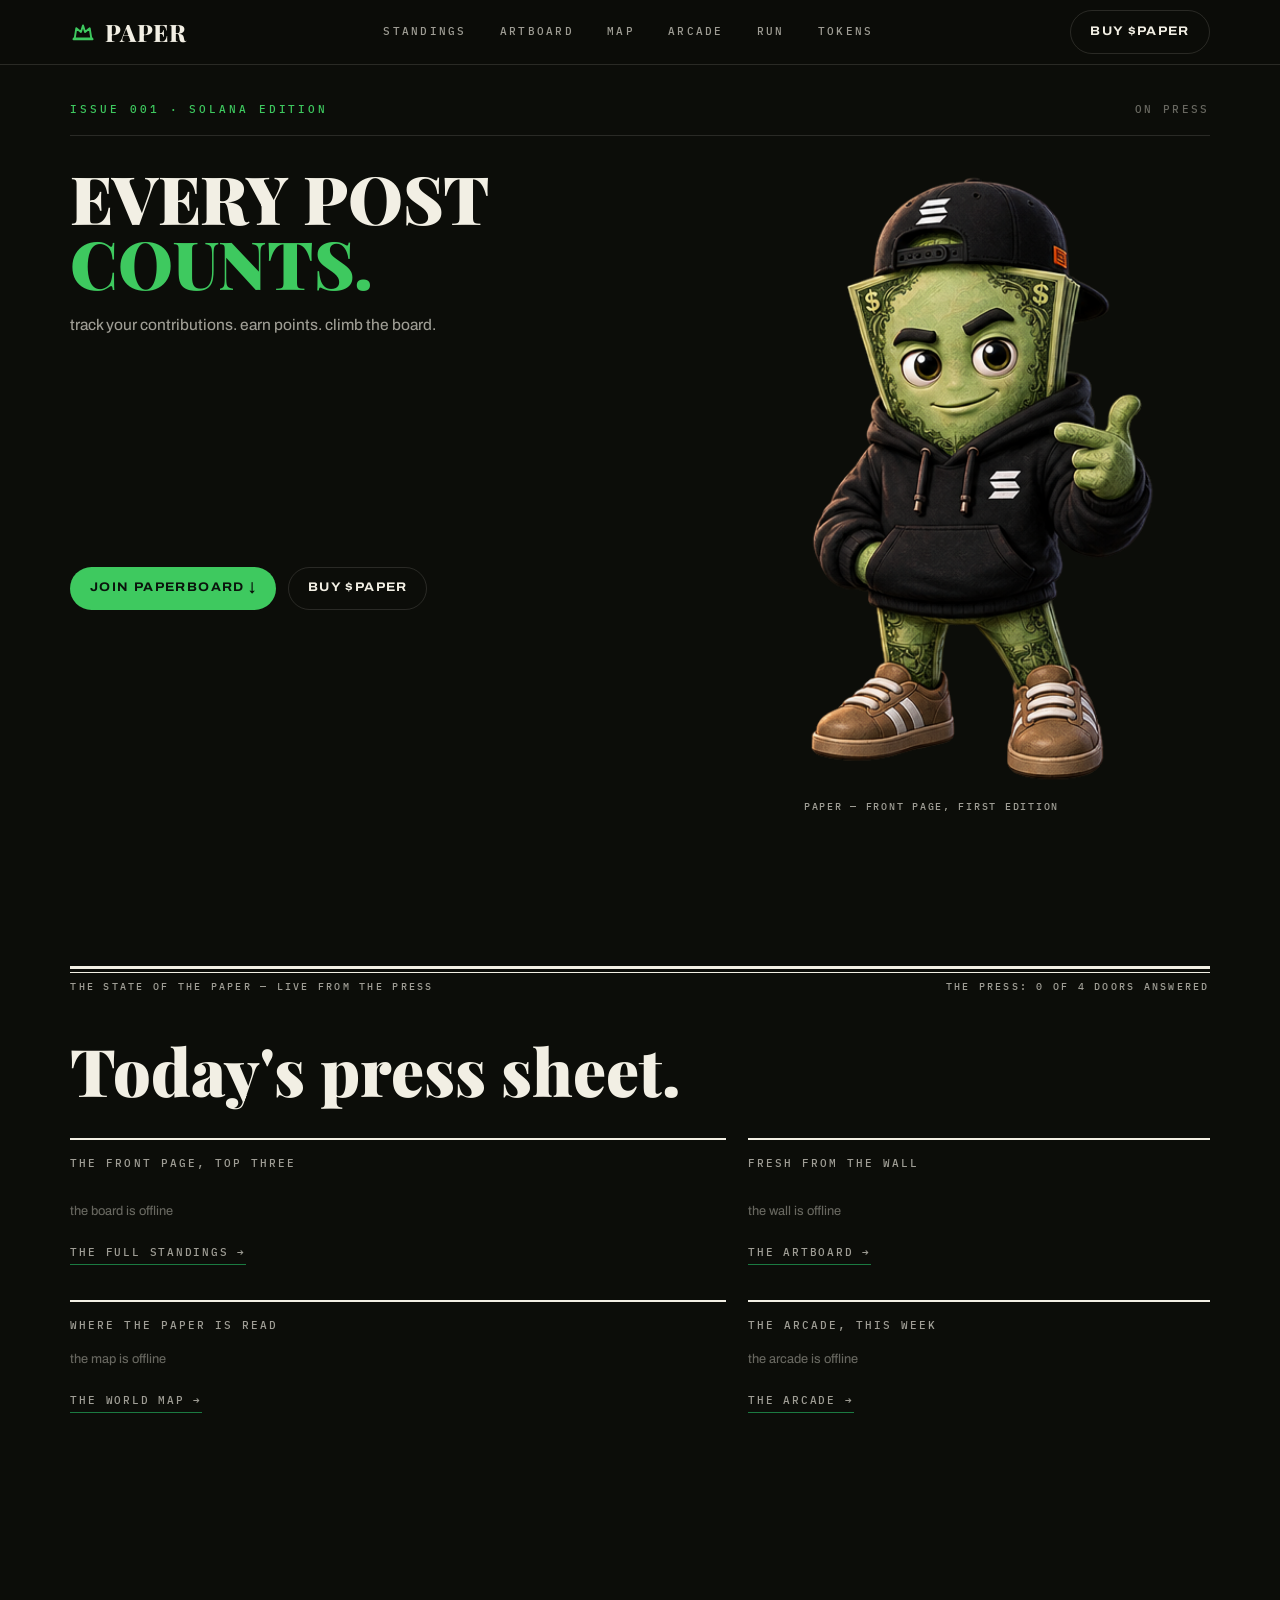
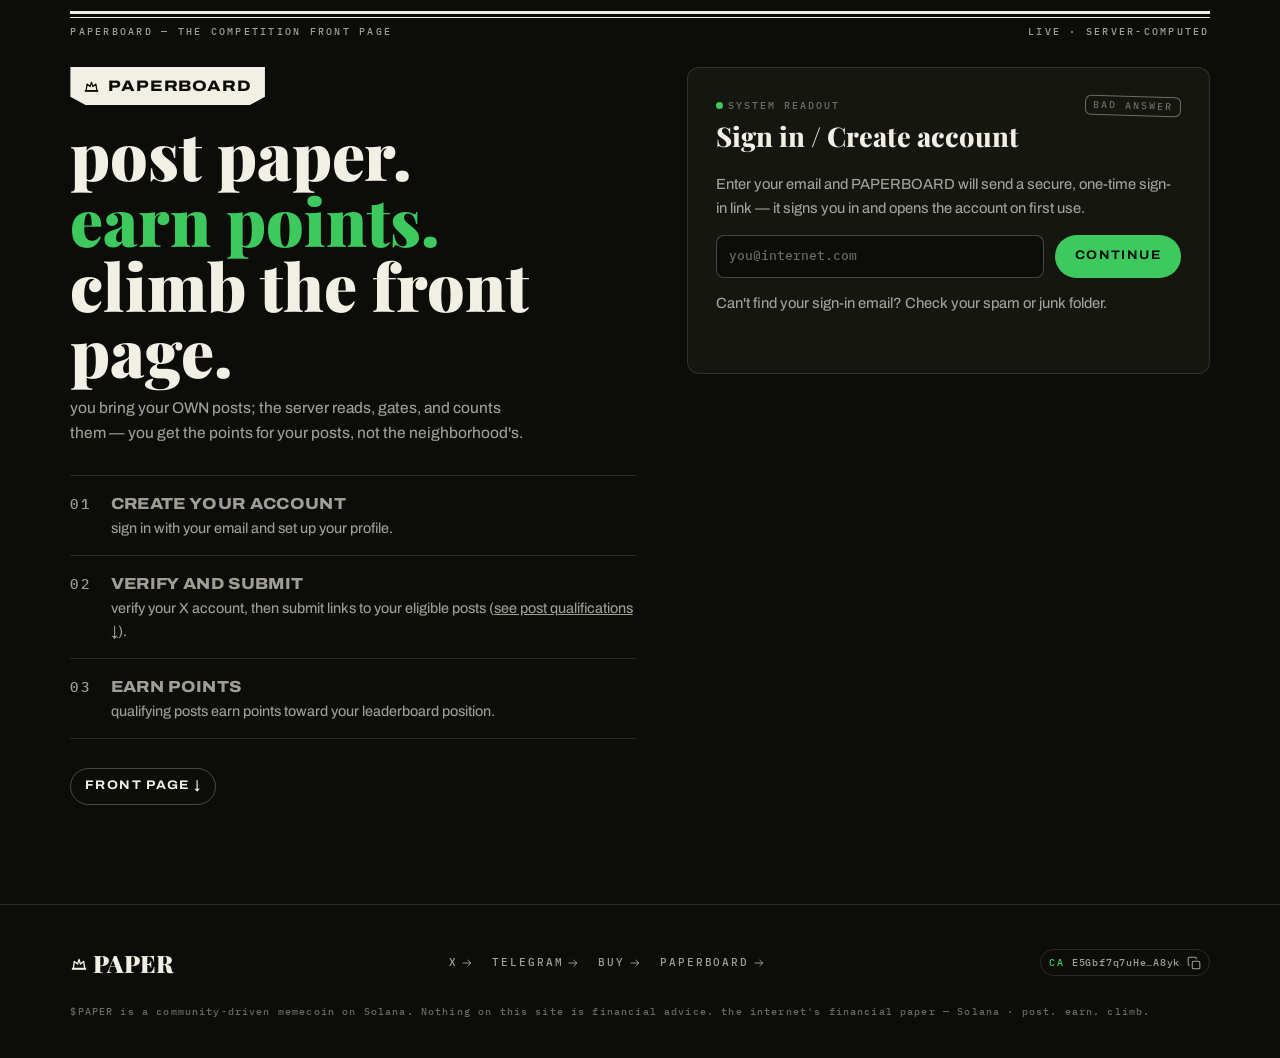
==== commit 6400ee24: "release: the world map real (leaflet vendored, ink and tile law true), the run print at #run (fenced" ====
--- a/index.html
+++ b/index.html
@@ -22,6 +22,7 @@
 
   <link rel="stylesheet" href="css/tokens.css">
   <link rel="stylesheet" href="css/paper.css">
+  <link rel="stylesheet" href="js/vendor/leaflet/leaflet.css">
   <link rel="stylesheet" href="css/paperboard.css">
 </head>
 <body>
@@ -34,6 +35,7 @@
       <p>PAPERBOARD — post PAPER. earn points. climb the front page.</p>
     </div>
   </noscript>
+  <script src="js/vendor/leaflet/leaflet.js"></script>
   <script type="module" src="js/main.js"></script>
 </body>
 </html>
--- a/css/tokens.css
+++ b/css/tokens.css
@@ -45,4 +45,27 @@
 
   /* motion */
   --ease-out: cubic-bezier(.22, .61, .36, 1);
+
+  /* p6b — the voice as law: sizes that lived inline in rules move here
+     as a scale so future sections quote the system instead of inventing
+     a clamp. values mirror today's headings (h0 hero nameplate, h1 board,
+     h2 spreads, h3 panel voices, num the score figure); legacy rules keep
+     their clamps (zero behavior change), new rules cite the scale. */
+  --fs-h0: clamp(3.4rem, 5.2vw, 4.45rem);
+  --fs-h1: clamp(2.3rem, 5.2vw, 4.1rem);
+  --fs-h2: clamp(2.1rem, 4.6vw, 3.8rem);
+  --fs-h3: clamp(1.25rem, 2.2vw, 1.7rem);
+  --fs-num: clamp(3rem, 8vw, 4.6rem);
+  --fs-kicker: .7rem;
+  --fs-caption: .66rem;
+
+  /* spacing: one breath scale, fine to broad */
+  --sp-1: .4rem; --sp-2: .9rem; --sp-3: 1.4rem; --sp-4: 2.2rem;
+  --sp-5: clamp(28px, 4vw, 48px); --sp-6: clamp(72px, 11vh, 140px);
+
+  /* motion pair (two durations, one ease — everything shares these) */
+  --dur-1: .18s; --dur-2: .3s;
+
+  /* corners: two families, pills stay pills */
+  --r-card: 12px; --r-field: 8px;
 }
--- a/css/paper.css
+++ b/css/paper.css
@@ -130,7 +130,13 @@
 .mast__link:hover::after { right: 0 }
 .mast__cta { flex: none }
 @media (max-width: 720px) {
-  .mast__links { display: none }
+  /* p6b: the navigation survives at the phone width — tightened tracking
+     and a smaller voice, not a disappearance. no hamburger theatre; the
+     broadsheet keeps its index, scrollable. */
+  .mast__links { gap: 14px; overflow-x: auto; scrollbar-width: none }
+  .mast__links::-webkit-scrollbar { display: none }
+  .mast__link { font-size: .62rem; letter-spacing: .12em; padding-block: 10px }
+  .mast__link::after { bottom: -4px }
 }
 
 /* — hero (front page) — */
@@ -266,6 +272,19 @@
   50% { translate: 0 -6px }
 }
 
+/* — skip link (p6b: the keyboard rider gets the front seat) — */
+.skip { position: absolute; inset-inline-start: 12px; inset-block-start: -48px;
+  z-index: 70; background: var(--green); color: var(--green-deep);
+  font-family: var(--mono); font-size: .66rem; letter-spacing: .18em;
+  text-transform: uppercase; padding: .55em .9em; border-radius: 0 0 8px 8px;
+  text-decoration: none }
+.skip:focus-visible { inset-block-start: 0 }
+
+/* — thumb targets where there is no cursor (p6b) — */
+@media (pointer: coarse) {
+  .btn { min-block-size: 44px; justify-content: center }
+}
+
 /* — reduced motion: everything calm, nothing hidden — */
 @media (prefers-reduced-motion: reduce) {
   html { scroll-behavior: auto }
--- a/js/vendor/leaflet/leaflet.css
+++ b/js/vendor/leaflet/leaflet.css
@@ -0,0 +1,661 @@
+/* required styles */
+
+.leaflet-pane,
+.leaflet-tile,
+.leaflet-marker-icon,
+.leaflet-marker-shadow,
+.leaflet-tile-container,
+.leaflet-pane > svg,
+.leaflet-pane > canvas,
+.leaflet-zoom-box,
+.leaflet-image-layer,
+.leaflet-layer {
+	position: absolute;
+	left: 0;
+	top: 0;
+	}
+.leaflet-container {
+	overflow: hidden;
+	}
+.leaflet-tile,
+.leaflet-marker-icon,
+.leaflet-marker-shadow {
+	-webkit-user-select: none;
+	   -moz-user-select: none;
+	        user-select: none;
+	  -webkit-user-drag: none;
+	}
+/* Prevents IE11 from highlighting tiles in blue */
+.leaflet-tile::selection {
+	background: transparent;
+}
+/* Safari renders non-retina tile on retina better with this, but Chrome is worse */
+.leaflet-safari .leaflet-tile {
+	image-rendering: -webkit-optimize-contrast;
+	}
+/* hack that prevents hw layers "stretching" when loading new tiles */
+.leaflet-safari .leaflet-tile-container {
+	width: 1600px;
+	height: 1600px;
+	-webkit-transform-origin: 0 0;
+	}
+.leaflet-marker-icon,
+.leaflet-marker-shadow {
+	display: block;
+	}
+/* .leaflet-container svg: reset svg max-width decleration shipped in Joomla! (joomla.org) 3.x */
+/* .leaflet-container img: map is broken in FF if you have max-width: 100% on tiles */
+.leaflet-container .leaflet-overlay-pane svg {
+	max-width: none !important;
+	max-height: none !important;
+	}
+.leaflet-container .leaflet-marker-pane img,
+.leaflet-container .leaflet-shadow-pane img,
+.leaflet-container .leaflet-tile-pane img,
+.leaflet-container img.leaflet-image-layer,
+.leaflet-container .leaflet-tile {
+	max-width: none !important;
+	max-height: none !important;
+	width: auto;
+	padding: 0;
+	}
+
+.leaflet-container img.leaflet-tile {
+	/* See: https://bugs.chromium.org/p/chromium/issues/detail?id=600120 */
+	mix-blend-mode: plus-lighter;
+}
+
+.leaflet-container.leaflet-touch-zoom {
+	-ms-touch-action: pan-x pan-y;
+	touch-action: pan-x pan-y;
+	}
+.leaflet-container.leaflet-touch-drag {
+	-ms-touch-action: pinch-zoom;
+	/* Fallback for FF which doesn't support pinch-zoom */
+	touch-action: none;
+	touch-action: pinch-zoom;
+}
+.leaflet-container.leaflet-touch-drag.leaflet-touch-zoom {
+	-ms-touch-action: none;
+	touch-action: none;
+}
+.leaflet-container {
+	-webkit-tap-highlight-color: transparent;
+}
+.leaflet-container a {
+	-webkit-tap-highlight-color: rgba(51, 181, 229, 0.4);
+}
+.leaflet-tile {
+	filter: inherit;
+	visibility: hidden;
+	}
+.leaflet-tile-loaded {
+	visibility: inherit;
+	}
+.leaflet-zoom-box {
+	width: 0;
+	height: 0;
+	-moz-box-sizing: border-box;
+	     box-sizing: border-box;
+	z-index: 800;
+	}
+/* workaround for https://bugzilla.mozilla.org/show_bug.cgi?id=888319 */
+.leaflet-overlay-pane svg {
+	-moz-user-select: none;
+	}
+
+.leaflet-pane         { z-index: 400; }
+
+.leaflet-tile-pane    { z-index: 200; }
+.leaflet-overlay-pane { z-index: 400; }
+.leaflet-shadow-pane  { z-index: 500; }
+.leaflet-marker-pane  { z-index: 600; }
+.leaflet-tooltip-pane   { z-index: 650; }
+.leaflet-popup-pane   { z-index: 700; }
+
+.leaflet-map-pane canvas { z-index: 100; }
+.leaflet-map-pane svg    { z-index: 200; }
+
+.leaflet-vml-shape {
+	width: 1px;
+	height: 1px;
+	}
+.lvml {
+	behavior: url(#default#VML);
+	display: inline-block;
+	position: absolute;
+	}
+
+
+/* control positioning */
+
+.leaflet-control {
+	position: relative;
+	z-index: 800;
+	pointer-events: visiblePainted; /* IE 9-10 doesn't have auto */
+	pointer-events: auto;
+	}
+.leaflet-top,
+.leaflet-bottom {
+	position: absolute;
+	z-index: 1000;
+	pointer-events: none;
+	}
+.leaflet-top {
+	top: 0;
+	}
+.leaflet-right {
+	right: 0;
+	}
+.leaflet-bottom {
+	bottom: 0;
+	}
+.leaflet-left {
+	left: 0;
+	}
+.leaflet-control {
+	float: left;
+	clear: both;
+	}
+.leaflet-right .leaflet-control {
+	float: right;
+	}
+.leaflet-top .leaflet-control {
+	margin-top: 10px;
+	}
+.leaflet-bottom .leaflet-control {
+	margin-bottom: 10px;
+	}
+.leaflet-left .leaflet-control {
+	margin-left: 10px;
+	}
+.leaflet-right .leaflet-control {
+	margin-right: 10px;
+	}
+
+
+/* zoom and fade animations */
+
+.leaflet-fade-anim .leaflet-popup {
+	opacity: 0;
+	-webkit-transition: opacity 0.2s linear;
+	   -moz-transition: opacity 0.2s linear;
+	        transition: opacity 0.2s linear;
+	}
+.leaflet-fade-anim .leaflet-map-pane .leaflet-popup {
+	opacity: 1;
+	}
+.leaflet-zoom-animated {
+	-webkit-transform-origin: 0 0;
+	    -ms-transform-origin: 0 0;
+	        transform-origin: 0 0;
+	}
+svg.leaflet-zoom-animated {
+	will-change: transform;
+}
+
+.leaflet-zoom-anim .leaflet-zoom-animated {
+	-webkit-transition: -webkit-transform 0.25s cubic-bezier(0,0,0.25,1);
+	   -moz-transition:    -moz-transform 0.25s cubic-bezier(0,0,0.25,1);
+	        transition:         transform 0.25s cubic-bezier(0,0,0.25,1);
+	}
+.leaflet-zoom-anim .leaflet-tile,
+.leaflet-pan-anim .leaflet-tile {
+	-webkit-transition: none;
+	   -moz-transition: none;
+	        transition: none;
+	}
+
+.leaflet-zoom-anim .leaflet-zoom-hide {
+	visibility: hidden;
+	}
+
+
+/* cursors */
+
+.leaflet-interactive {
+	cursor: pointer;
+	}
+.leaflet-grab {
+	cursor: -webkit-grab;
+	cursor:    -moz-grab;
+	cursor:         grab;
+	}
+.leaflet-crosshair,
+.leaflet-crosshair .leaflet-interactive {
+	cursor: crosshair;
+	}
+.leaflet-popup-pane,
+.leaflet-control {
+	cursor: auto;
+	}
+.leaflet-dragging .leaflet-grab,
+.leaflet-dragging .leaflet-grab .leaflet-interactive,
+.leaflet-dragging .leaflet-marker-draggable {
+	cursor: move;
+	cursor: -webkit-grabbing;
+	cursor:    -moz-grabbing;
+	cursor:         grabbing;
+	}
+
+/* marker & overlays interactivity */
+.leaflet-marker-icon,
+.leaflet-marker-shadow,
+.leaflet-image-layer,
+.leaflet-pane > svg path,
+.leaflet-tile-container {
+	pointer-events: none;
+	}
+
+.leaflet-marker-icon.leaflet-interactive,
+.leaflet-image-layer.leaflet-interactive,
+.leaflet-pane > svg path.leaflet-interactive,
+svg.leaflet-image-layer.leaflet-interactive path {
+	pointer-events: visiblePainted; /* IE 9-10 doesn't have auto */
+	pointer-events: auto;
+	}
+
+/* visual tweaks */
+
+.leaflet-container {
+	background: #ddd;
+	outline-offset: 1px;
+	}
+.leaflet-container a {
+	color: #0078A8;
+	}
+.leaflet-zoom-box {
+	border: 2px dotted #38f;
+	background: rgba(255,255,255,0.5);
+	}
+
+
+/* general typography */
+.leaflet-container {
+	font-family: "Helvetica Neue", Arial, Helvetica, sans-serif;
+	font-size: 12px;
+	font-size: 0.75rem;
+	line-height: 1.5;
+	}
+
+
+/* general toolbar styles */
+
+.leaflet-bar {
+	box-shadow: 0 1px 5px rgba(0,0,0,0.65);
+	border-radius: 4px;
+	}
+.leaflet-bar a {
+	background-color: #fff;
+	border-bottom: 1px solid #ccc;
+	width: 26px;
+	height: 26px;
+	line-height: 26px;
+	display: block;
+	text-align: center;
+	text-decoration: none;
+	color: black;
+	}
+.leaflet-bar a,
+.leaflet-control-layers-toggle {
+	background-position: 50% 50%;
+	background-repeat: no-repeat;
+	display: block;
+	}
+.leaflet-bar a:hover,
+.leaflet-bar a:focus {
+	background-color: #f4f4f4;
+	}
+.leaflet-bar a:first-child {
+	border-top-left-radius: 4px;
+	border-top-right-radius: 4px;
+	}
+.leaflet-bar a:last-child {
+	border-bottom-left-radius: 4px;
+	border-bottom-right-radius: 4px;
+	border-bottom: none;
+	}
+.leaflet-bar a.leaflet-disabled {
+	cursor: default;
+	background-color: #f4f4f4;
+	color: #bbb;
+	}
+
+.leaflet-touch .leaflet-bar a {
+	width: 30px;
+	height: 30px;
+	line-height: 30px;
+	}
+.leaflet-touch .leaflet-bar a:first-child {
+	border-top-left-radius: 2px;
+	border-top-right-radius: 2px;
+	}
+.leaflet-touch .leaflet-bar a:last-child {
+	border-bottom-left-radius: 2px;
+	border-bottom-right-radius: 2px;
+	}
+
+/* zoom control */
+
+.leaflet-control-zoom-in,
+.leaflet-control-zoom-out {
+	font: bold 18px 'Lucida Console', Monaco, monospace;
+	text-indent: 1px;
+	}
+
+.leaflet-touch .leaflet-control-zoom-in, .leaflet-touch .leaflet-control-zoom-out  {
+	font-size: 22px;
+	}
+
+
+/* layers control */
+
+.leaflet-control-layers {
+	box-shadow: 0 1px 5px rgba(0,0,0,0.4);
+	background: #fff;
+	border-radius: 5px;
+	}
+.leaflet-control-layers-toggle {
+	background-image: url(images/layers.png);
+	width: 36px;
+	height: 36px;
+	}
+.leaflet-retina .leaflet-control-layers-toggle {
+	background-image: url(images/layers-2x.png);
+	background-size: 26px 26px;
+	}
+.leaflet-touch .leaflet-control-layers-toggle {
+	width: 44px;
+	height: 44px;
+	}
+.leaflet-control-layers .leaflet-control-layers-list,
+.leaflet-control-layers-expanded .leaflet-control-layers-toggle {
+	display: none;
+	}
+.leaflet-control-layers-expanded .leaflet-control-layers-list {
+	display: block;
+	position: relative;
+	}
+.leaflet-control-layers-expanded {
+	padding: 6px 10px 6px 6px;
+	color: #333;
+	background: #fff;
+	}
+.leaflet-control-layers-scrollbar {
+	overflow-y: scroll;
+	overflow-x: hidden;
+	padding-right: 5px;
+	}
+.leaflet-control-layers-selector {
+	margin-top: 2px;
+	position: relative;
+	top: 1px;
+	}
+.leaflet-control-layers label {
+	display: block;
+	font-size: 13px;
+	font-size: 1.08333em;
+	}
+.leaflet-control-layers-separator {
+	height: 0;
+	border-top: 1px solid #ddd;
+	margin: 5px -10px 5px -6px;
+	}
+
+/* Default icon URLs */
+.leaflet-default-icon-path { /* used only in path-guessing heuristic, see L.Icon.Default */
+	background-image: url(images/marker-icon.png);
+	}
+
+
+/* attribution and scale controls */
+
+.leaflet-container .leaflet-control-attribution {
+	background: #fff;
+	background: rgba(255, 255, 255, 0.8);
+	margin: 0;
+	}
+.leaflet-control-attribution,
+.leaflet-control-scale-line {
+	padding: 0 5px;
+	color: #333;
+	line-height: 1.4;
+	}
+.leaflet-control-attribution a {
+	text-decoration: none;
+	}
+.leaflet-control-attribution a:hover,
+.leaflet-control-attribution a:focus {
+	text-decoration: underline;
+	}
+.leaflet-attribution-flag {
+	display: inline !important;
+	vertical-align: baseline !important;
+	width: 1em;
+	height: 0.6669em;
+	}
+.leaflet-left .leaflet-control-scale {
+	margin-left: 5px;
+	}
+.leaflet-bottom .leaflet-control-scale {
+	margin-bottom: 5px;
+	}
+.leaflet-control-scale-line {
+	border: 2px solid #777;
+	border-top: none;
+	line-height: 1.1;
+	padding: 2px 5px 1px;
+	white-space: nowrap;
+	-moz-box-sizing: border-box;
+	     box-sizing: border-box;
+	background: rgba(255, 255, 255, 0.8);
+	text-shadow: 1px 1px #fff;
+	}
+.leaflet-control-scale-line:not(:first-child) {
+	border-top: 2px solid #777;
+	border-bottom: none;
+	margin-top: -2px;
+	}
+.leaflet-control-scale-line:not(:first-child):not(:last-child) {
+	border-bottom: 2px solid #777;
+	}
+
+.leaflet-touch .leaflet-control-attribution,
+.leaflet-touch .leaflet-control-layers,
+.leaflet-touch .leaflet-bar {
+	box-shadow: none;
+	}
+.leaflet-touch .leaflet-control-layers,
+.leaflet-touch .leaflet-bar {
+	border: 2px solid rgba(0,0,0,0.2);
+	background-clip: padding-box;
+	}
+
+
+/* popup */
+
+.leaflet-popup {
+	position: absolute;
+	text-align: center;
+	margin-bottom: 20px;
+	}
+.leaflet-popup-content-wrapper {
+	padding: 1px;
+	text-align: left;
+	border-radius: 12px;
+	}
+.leaflet-popup-content {
+	margin: 13px 24px 13px 20px;
+	line-height: 1.3;
+	font-size: 13px;
+	font-size: 1.08333em;
+	min-height: 1px;
+	}
+.leaflet-popup-content p {
+	margin: 17px 0;
+	margin: 1.3em 0;
+	}
+.leaflet-popup-tip-container {
+	width: 40px;
+	height: 20px;
+	position: absolute;
+	left: 50%;
+	margin-top: -1px;
+	margin-left: -20px;
+	overflow: hidden;
+	pointer-events: none;
+	}
+.leaflet-popup-tip {
+	width: 17px;
+	height: 17px;
+	padding: 1px;
+
+	margin: -10px auto 0;
+	pointer-events: auto;
+
+	-webkit-transform: rotate(45deg);
+	   -moz-transform: rotate(45deg);
+	    -ms-transform: rotate(45deg);
+	        transform: rotate(45deg);
+	}
+.leaflet-popup-content-wrapper,
+.leaflet-popup-tip {
+	background: white;
+	color: #333;
+	box-shadow: 0 3px 14px rgba(0,0,0,0.4);
+	}
+.leaflet-container a.leaflet-popup-close-button {
+	position: absolute;
+	top: 0;
+	right: 0;
+	border: none;
+	text-align: center;
+	width: 24px;
+	height: 24px;
+	font: 16px/24px Tahoma, Verdana, sans-serif;
+	color: #757575;
+	text-decoration: none;
+	background: transparent;
+	}
+.leaflet-container a.leaflet-popup-close-button:hover,
+.leaflet-container a.leaflet-popup-close-button:focus {
+	color: #585858;
+	}
+.leaflet-popup-scrolled {
+	overflow: auto;
+	}
+
+.leaflet-oldie .leaflet-popup-content-wrapper {
+	-ms-zoom: 1;
+	}
+.leaflet-oldie .leaflet-popup-tip {
+	width: 24px;
+	margin: 0 auto;
+
+	-ms-filter: "progid:DXImageTransform.Microsoft.Matrix(M11=0.70710678, M12=0.70710678, M21=-0.70710678, M22=0.70710678)";
+	filter: progid:DXImageTransform.Microsoft.Matrix(M11=0.70710678, M12=0.70710678, M21=-0.70710678, M22=0.70710678);
+	}
+
+.leaflet-oldie .leaflet-control-zoom,
+.leaflet-oldie .leaflet-control-layers,
+.leaflet-oldie .leaflet-popup-content-wrapper,
+.leaflet-oldie .leaflet-popup-tip {
+	border: 1px solid #999;
+	}
+
+
+/* div icon */
+
+.leaflet-div-icon {
+	background: #fff;
+	border: 1px solid #666;
+	}
+
+
+/* Tooltip */
+/* Base styles for the element that has a tooltip */
+.leaflet-tooltip {
+	position: absolute;
+	padding: 6px;
+	background-color: #fff;
+	border: 1px solid #fff;
+	border-radius: 3px;
+	color: #222;
+	white-space: nowrap;
+	-webkit-user-select: none;
+	-moz-user-select: none;
+	-ms-user-select: none;
+	user-select: none;
+	pointer-events: none;
+	box-shadow: 0 1px 3px rgba(0,0,0,0.4);
+	}
+.leaflet-tooltip.leaflet-interactive {
+	cursor: pointer;
+	pointer-events: auto;
+	}
+.leaflet-tooltip-top:before,
+.leaflet-tooltip-bottom:before,
+.leaflet-tooltip-left:before,
+.leaflet-tooltip-right:before {
+	position: absolute;
+	pointer-events: none;
+	border: 6px solid transparent;
+	background: transparent;
+	content: "";
+	}
+
+/* Directions */
+
+.leaflet-tooltip-bottom {
+	margin-top: 6px;
+}
+.leaflet-tooltip-top {
+	margin-top: -6px;
+}
+.leaflet-tooltip-bottom:before,
+.leaflet-tooltip-top:before {
+	left: 50%;
+	margin-left: -6px;
+	}
+.leaflet-tooltip-top:before {
+	bottom: 0;
+	margin-bottom: -12px;
+	border-top-color: #fff;
+	}
+.leaflet-tooltip-bottom:before {
+	top: 0;
+	margin-top: -12px;
+	margin-left: -6px;
+	border-bottom-color: #fff;
+	}
+.leaflet-tooltip-left {
+	margin-left: -6px;
+}
+.leaflet-tooltip-right {
+	margin-left: 6px;
+}
+.leaflet-tooltip-left:before,
+.leaflet-tooltip-right:before {
+	top: 50%;
+	margin-top: -6px;
+	}
+.leaflet-tooltip-left:before {
+	right: 0;
+	margin-right: -12px;
+	border-left-color: #fff;
+	}
+.leaflet-tooltip-right:before {
+	left: 0;
+	margin-left: -12px;
+	border-right-color: #fff;
+	}
+
+/* Printing */
+
+@media print {
+	/* Prevent printers from removing background-images of controls. */
+	.leaflet-control {
+		-webkit-print-color-adjust: exact;
+		print-color-adjust: exact;
+		}
+	}
--- a/css/paperboard.css
+++ b/css/paperboard.css
@@ -51,9 +51,51 @@
 .p-idle { display: grid; gap: .9rem }
 .p-idle__art { position: relative; height: clamp(210px, 34svh, 300px) }
 .p-idle__art img { width: 100%; height: 100%; object-fit: contain; object-position: 50% 12% }
-.p-idle h3, .p-scan h3, .p-none h3, .p-err h3 {
+.p-idle h3, .p-scan h3, .p-none h3, .p-err h3, .state__title {
   font-family: var(--serif); font-weight: 800; font-size: clamp(1.25rem, 2.2vw, 1.7rem) }
-.p-idle p, .p-scan p, .p-none p, .p-err p { color: var(--cream-dim); font-size: .92rem }
+.p-idle p, .p-scan p, .p-none p, .p-err p, .state__body { color: var(--cream-dim); font-size: .92rem }
+
+/* — the account doors (join → email → welcome → dash) — */
+.p-join, .p-email, .p-welcome, .p-dash { display: grid; gap: .9rem }
+.p-join h3, .p-email h3, .p-welcome h3 {
+  font-family: var(--serif); font-weight: 800; font-size: clamp(1.25rem, 2.2vw, 1.7rem) }
+.p-join p, .p-email p, .p-welcome p { color: var(--cream-dim); font-size: .92rem }
+.p-join__form, .p-dash__submit { display: flex; gap: .7em; flex-wrap: wrap }
+.p-welcome__fields { display: grid; gap: .6rem }
+.p-join input, .p-welcome input, .p-dash input {
+  flex: 1 1 240px; background: var(--ink); color: var(--cream);
+  border: 1px solid var(--line-2); border-radius: 8px; padding: .8em .9em;
+  font-family: var(--mono); font-size: .8rem; min-width: 0 }
+.p-join input::placeholder, .p-welcome input::placeholder, .p-dash input::placeholder { color: var(--cream-faint) }
+.p-join input:focus, .p-welcome input:focus, .p-dash input:focus { outline: none; border-color: var(--green) }
+.p-join__err { font-family: var(--mono); font-size: .66rem; letter-spacing: .12em;
+  color: var(--cream-faint); min-block-size: 1em }
+.p-email__link { margin-block-start: .2rem }
+
+/* the dash (one name, one rank, one number — the rest is lines) */
+.p-dash__head { display: flex; justify-content: space-between; align-items: baseline;
+  gap: .8em; flex-wrap: wrap }
+.p-dash__name { font-family: var(--serif); font-weight: 800;
+  font-size: clamp(1.3rem, 2.4vw, 1.8rem) }
+.p-dash__rank { font-family: var(--mono); font-size: .66rem; letter-spacing: .18em;
+  text-transform: uppercase; color: var(--green) }
+.p-dash__swap { background: none; border: 0; padding: 0; margin-inline-start: .5em;
+  cursor: pointer; font-family: var(--mono); font-size: .56rem; letter-spacing: .14em;
+  text-transform: uppercase; color: var(--cream-faint);
+  border-bottom: 1px dashed var(--line-2) }
+.p-dash__swap:hover { color: var(--green) }
+.p-dash__verdict { border-top: 1px dashed var(--line); padding-block-start: .7rem;
+  color: var(--cream-dim); font-size: .92rem }
+.p-dash__verdict[hidden] { display: none }
+.p-dash__verdict b { color: var(--green) }
+.p-dash__verdict.is-no { color: var(--tan) }
+.p-dash__ledger { display: grid; gap: .3rem; border-top: 1px solid var(--line);
+  padding-block-start: .6rem }
+.p-dash__ledger-head { font-family: var(--mono); font-size: .58rem; letter-spacing: .2em;
+  text-transform: uppercase; color: var(--cream-faint); margin: .5em 0 .1em }
+.dash-line { color: var(--cream-dim); font-size: .9rem; padding-block: .15rem }
+.dash-line b.pos { color: var(--green) }
+.dash-line .dim, .dash-line.dim { color: var(--cream-faint) }
 
 /* wallet step */
 .p-wallet { display: grid; gap: .9rem }
@@ -231,3 +273,275 @@
   .board-table tbody td.num .dim::before { content: " · " }
   .rk { font-size: 1.4rem }
 }
+
+/* the hidden attribute must mean hidden on buttons too: .btn sets
+   display:inline-flex (paper.css), which outranks the UA's [hidden] rule.
+   the legacy demo sign-in ships hidden; this is the guard that keeps it so. */
+.btn[hidden] { display: none }
+
+/* PAPERBOARD UX pass — the X-verification lane is one grid and hidden must
+   mean hidden inside it (mirrors the verdict lane's own guard). the disabled
+   state is deliberate, not browser-default gray. the account's own row on the
+   front page gets a green spine, so 'you' never reads like the gold lanes. */
+.p-dash__xverify { display: grid; gap: .9rem }
+.p-dash__xverify[hidden] { display: none }
+.p-dash button[disabled] { opacity: .55; pointer-events: none }
+.board-table tbody tr.tr-you { background: rgba(62, 201, 95, .07);
+  box-shadow: inset 3px 0 0 var(--green) }
+
+/* PAPERBOARD onboarding pass — Step 1 is one bordered task, the prompt rides
+   in mono so it reads as copyable law, the copy button answers out loud, and
+   the closed submit desk explains itself. */
+.pb-spam-note { font-size: .8rem; color: var(--tan) }
+.p-xverify__step { display: grid; gap: .7rem; border: 1px dashed var(--line);
+  padding: .9rem 1rem }
+.p-xverify__step[hidden] { display: none }
+.p-xverify__tag { font-family: var(--mono); font-size: .6rem; letter-spacing: .2em;
+  text-transform: uppercase; color: var(--tan); margin: 0 }
+.p-xverify__why, .p-xverify__next { font-size: .84rem; margin: 0 }
+.p-xverify__prompt { font-family: var(--mono); font-size: .8rem; white-space: pre-wrap;
+  word-break: break-word; margin: 0; border: 1px dashed var(--line); padding: .7em .8em }
+.p-xverify__copyline { display: flex; gap: .7em; align-items: baseline;
+  flex-wrap: wrap; margin: 0 }
+.p-xverify__copy { font-family: var(--mono); font-size: .66rem; color: var(--green) }
+.p-xverify__gate { font-size: .84rem; color: var(--tan) }
+
+/* — the scoring spread, simplified (2026-10-13): breathing room in one
+     section, nothing else. heading air over its body, lists and paragraphs
+     given line-height, the maximum line and footnote given their own lane,
+     and stacked columns given comfortable gaps. the headline gap rides the
+     h2's own margin-block; the long contract address already wraps through
+     .scoring li b's overflow-wrap; dividers and the one-column phone stack
+     ride the ground .cols rules, untouched. */
+.scoring .cols { gap: clamp(34px, 3.4vw, 56px) }
+.scoring .cols h3 { margin-block: .4rem 1.15rem }
+.scoring .cols p { line-height: 1.65 }
+.scoring .cols ul { margin-block: .7rem .5rem }
+.scoring .cols li { line-height: 1.6 }
+.scoring .sc-max { margin-block: 1rem .35rem }
+.scoring .sc-fn { margin-block: 0; font-size: .8rem; line-height: 1.6;
+  color: var(--cream-faint) }
+
+/* ============================================================
+   P6B — the state vocabulary: one named pattern for the five honest
+   states — loading, empty, error, success, and deferred. the shipped
+   panels keep their own selectors (zero behavior change); the new
+   lanes below cite the system so the Artboard and the Map arrive
+   styled from their first pixel. */
+.state { display: grid; gap: var(--sp-2); justify-content: start }
+.state--center { justify-content: center; text-align: center }
+.state__figure { position: relative; min-block-size: clamp(180px, 28svh, 260px) }
+.state__figure img { width: 100%; height: 100%; object-fit: contain;
+  object-position: 50% 10% }
+.state__title { font-family: var(--serif); font-weight: 800;
+  font-size: var(--fs-h3) }
+.state__body { color: var(--cream-dim); font-size: .92rem }
+/* deferred — the fifth state, named after the mail lane learned to tell
+   the truth: not an error, not a cheer, a window. */
+.p-defer { font-family: var(--mono); font-size: .66rem; letter-spacing: .14em;
+  text-transform: uppercase; color: var(--tan) }
+/* the one form-field pattern (the lane inputs keep their look; this is
+   the citable shape for everything still to come). */
+.field { flex: 1 1 240px; background: var(--ink); color: var(--cream);
+  border: 1px solid var(--line-2); border-radius: var(--r-field);
+  padding: .8em .9em; font-family: var(--mono); font-size: .8rem;
+  min-inline-size: 0 }
+.field:focus { outline: none; border-color: var(--green) }
+.field::placeholder { color: var(--cream-faint) }
+
+/* — the artboard: the community wall (feature one) —
+   press-sheet rules: hairline grid, mono micro-labels, tabular counts,
+   square frames. zero card-mountain shadows in this whole block. */
+.artboard { background: var(--ink) }
+.ab__sort { display: grid; gap: var(--sp-1); justify-content: start;
+  grid-auto-flow: column; margin: var(--sp-3) 0 var(--sp-2) }
+.ab__sort .btn { font-family: var(--mono); font-size: .6rem; letter-spacing: .16em;
+  text-transform: uppercase; color: var(--cream-faint); border: 1px solid var(--line) }
+.ab__sort .btn.is-on { color: var(--cream); border-color: var(--cream) }
+.art-grid { display: grid; gap: var(--sp-3);
+  grid-template-columns: repeat(auto-fill, minmax(min(260px, 100%), 1fr));
+  border-top: 1px solid var(--line); padding-top: var(--sp-3) }
+.art { margin: 0; display: grid; gap: var(--sp-1) }
+.art__frame { display: block; width: 100%; aspect-ratio: 1 / 1; object-fit: cover;
+  border: 1px solid var(--line-2); border-radius: 0; background: var(--ink-2) }
+.art__cap { display: grid; gap: .15em }
+.art__title { font-family: var(--serif); font-weight: 700; font-size: 1.02rem }
+.art__credit { font-family: var(--mono); font-size: var(--fs-caption);
+  letter-spacing: .16em; text-transform: uppercase; color: var(--cream-faint) }
+.art__like { justify-self: start; margin-top: var(--sp-1); background: none;
+  font-family: var(--mono); font-size: .62rem; letter-spacing: .14em;
+  text-transform: uppercase; font-variant-numeric: tabular-nums;
+  border: 1px solid var(--line); color: var(--cream-dim);
+  padding: .35em .7em; cursor: pointer }
+.art__like:hover { border-color: var(--green-soft); color: var(--green) }
+.art__like.is-defer { border-color: var(--green-soft); color: var(--green) }
+.ab__hang { margin-top: var(--sp-4); display: grid; gap: var(--sp-2);
+  border-top: 2px solid var(--cream); padding-top: var(--sp-2) }
+.ab__hang .field { display: grid; gap: .2em; font-family: var(--mono);
+  font-size: var(--fs-caption); letter-spacing: .18em; text-transform: uppercase;
+  color: var(--cream-faint) }
+@media (width ≤ 720px) {
+  .art-grid { grid-template-columns: 1fr }
+}
+
+/* — the world map: where the paper comes from (feature two) —
+   stroke over fill, tabular chips, and the press-sheet vow holds. */
+.worldmap { background: var(--ink) }
+.wm__canvas { position: relative; height: min(60vh, 460px); max-width: 760px;
+  margin: var(--sp-2) auto; border: 1px solid var(--line); overflow: hidden }
+/* leaflet puts .leaflet-container ON the mount itself, so a descendant form
+   never matched and leaflet's own pale default won the box: the map reads
+   as a flat light sheet until tiles paint. the compound form pins the ink onto the
+   mount, and the belt keeps a child container honest if leaflet ever nests
+   one. (the height lane died here too: it never applied, and a percent on the
+   mount would collapse the box — the height belongs to .wm__canvas alone.) */
+.wm__canvas.leaflet-container, .wm__canvas .leaflet-container {
+  background: var(--ink) }
+.wm__canvas path.wm__seat { stroke: var(--green); stroke-width: 1.5;
+  fill: var(--green); fill-opacity: .35 }
+.wm__canvas .leaflet-control-attribution {
+  font-family: var(--mono); font-size: .6rem; letter-spacing: .1em;
+  color: var(--cream-dim) }
+.wm__attr { font-family: var(--mono); font-size: .6rem; letter-spacing: .12em;
+  text-transform: uppercase; color: var(--cream-faint); text-align: center;
+  margin: 0 0 var(--sp-2) }
+.wm__bare { font-family: var(--mono); font-size: .64rem; color: var(--cream-faint);
+  letter-spacing: .1em; margin: var(--sp-1) 0 0 }
+.wm__chips { display: flex; flex-wrap: wrap; gap: var(--sp-1) .9rem;
+  border-top: 1px solid var(--line); padding-top: var(--sp-2) }
+.wm__chip { font-family: var(--mono); font-size: .66rem; letter-spacing: .14em;
+  text-transform: uppercase; color: var(--cream-dim);
+  border-bottom: 1px solid var(--line); padding: .2em .1em }
+.wm__chip b { color: var(--cream); font-variant-numeric: tabular-nums }
+.wm__seat-doors { display: flex; gap: var(--sp-2); flex-wrap: wrap }
+@media (width ≤ 720px) {
+  .wm__canvas { height: min(52vh, 360px); max-width: none }
+}
+
+/* — the arcade: the games floor (feature three) —
+   tiles in hairline frames, boards as ruled rows; the press-sheet vow holds. */
+.arcade { background: var(--ink) }
+.ar__tiles { display: grid; gap: var(--sp-3);
+  grid-template-columns: repeat(auto-fill, minmax(min(240px, 100%), 1fr));
+  border-top: 1px solid var(--line); padding-top: var(--sp-3) }
+.ar__tile { border: 1px solid var(--line-2); padding: var(--sp-2); margin: 0 }
+.ar__tile-state { font-family: var(--mono); font-size: var(--fs-caption);
+  letter-spacing: .18em; text-transform: uppercase; color: var(--cream-faint);
+  margin: 0 0 .4em }
+.ar__tile-state::before { content: "· "; }
+.ar__tile-name { font-family: var(--serif); font-size: var(--fs-h3);
+  margin: 0 0 var(--sp-1) }
+.ar__blurb { color: var(--cream-dim); margin: 0 }
+.ar__boards { display: grid; gap: var(--sp-3); margin-top: var(--sp-4);
+  grid-template-columns: repeat(auto-fit, minmax(min(240px, 100%), 1fr)) }
+.ar__board { border-top: 2px solid var(--cream); padding-top: var(--sp-1) }
+.ar__board-name { font-family: var(--mono); font-size: var(--fs-kicker);
+  letter-spacing: .2em; text-transform: uppercase; color: var(--cream-dim) }
+.ar__rows { display: grid }
+.ar__row { display: flex; justify-content: space-between; gap: var(--sp-2);
+  border-bottom: 1px solid var(--line); padding: .5em 0;
+  font-variant-numeric: tabular-nums }
+.ar__rank { font-family: var(--serif); font-weight: 900; width: 1.6em }
+.ar__handle { flex: 1 1 auto; font-weight: 800 }
+.ar__score { color: var(--cream) }
+@media (width ≤ 720px) {
+  .ar__tiles, .ar__boards { grid-template-columns: 1fr }
+}
+
+/* the arcade's score desk rides the hang-desk idiom; the select is
+   a field like any other, and the options keep the ink. */
+.ar__score { margin-top: var(--sp-3) }
+.ar__score select { -webkit-appearance: none; appearance: none;
+  background: transparent; color: var(--cream);
+  font-family: var(--mono); font-size: .7rem; letter-spacing: .1em }
+.ar__score option { background: var(--ink-2); color: var(--cream) }
+
+/* — the redress (P6R): the spread folds; the index is the page.
+   six views, one visible at a time — a broadsheet shows one page, not the
+   whole stack. the dash is the one new composition: a woven, unsymmetric
+   masthead of real figures. on the phone the index rides at the thumb.
+   the press-sheet vow holds: hairline over shadow, scale over noise. */
+.view { display: none }
+.view.is-view { display: block }
+.mast__link.is-active { color: var(--cream) }
+.mast__link.is-active::after { right: 0 }
+.dash__grid { display: grid; grid-template-columns: repeat(12, 1fr);
+  gap: var(--sp-4) var(--sp-3); margin-top: var(--sp-4) }
+.dash__cell { grid-column: span 5; border-top: 2px solid var(--cream);
+  padding-top: var(--sp-2); margin: 0 }
+.dash__cell--wide { grid-column: span 7 }
+.dash__cell--broad { grid-column: span 7 }
+.dash__cell--lean { grid-column: span 5 }
+.dash__head { font-family: var(--mono); font-size: var(--fs-kicker);
+  letter-spacing: .18em; text-transform: uppercase; color: var(--cream-dim);
+  margin: 0 }
+.dash__peel { list-style: none; display: grid; margin: var(--sp-2) 0 0;
+  padding: 0 }
+.dash__row { display: flex; align-items: baseline; gap: var(--sp-2);
+  border-bottom: 1px solid var(--line); padding: .45em .1em;
+  font-variant-numeric: tabular-nums }
+.dash__rank { font-family: var(--serif); font-weight: 900; width: 1.4em;
+  color: var(--green) }
+.dash__pts { margin-left: auto; font-weight: 700 }
+.dash__thumbs { display: grid; grid-template-columns: 1fr 1fr;
+  gap: .8rem; margin: var(--sp-2) 0 0 }
+.dash__thumb { display: block; text-decoration: none }
+.dash__thumb img { display: block; width: 100%; height: auto;
+  border: 1px solid var(--line) }
+.dash__thumb span { display: block; font-family: var(--mono);
+  font-size: var(--fs-caption); letter-spacing: .08em; color: var(--cream-dim);
+  margin-top: .35em }
+.dash__door { display: inline-block; margin-top: var(--sp-3);
+  font-family: var(--mono); font-size: var(--fs-kicker); letter-spacing: .16em;
+  text-transform: uppercase; color: var(--cream-dim); text-decoration: none;
+  border-bottom: 1px solid var(--green-ink); padding-bottom: .2em;
+  transition: color var(--dur-1) var(--ease-out) }
+.dash__door:hover { color: var(--green) }
+.dash__hush { color: var(--cream-faint); font-size: .8rem; margin: var(--sp-2) 0 0 }
+@media (width ≤ 720px) {
+  .dash__grid { grid-template-columns: 1fr }
+  .dash__cell, .dash__cell--wide, .dash__cell--broad, .dash__cell--lean {
+    grid-column: auto }
+  .mast__links { position: fixed; left: 0; right: 0; bottom: 0;
+    display: grid; grid-template-columns: repeat(5, 1fr);
+    justify-items: center; align-items: center; overflow-x: visible;
+    background: var(--ink-2); border-top: 1px solid var(--line);
+    padding: .7rem .3rem calc(.7rem + env(safe-area-inset-bottom, 0px)) }
+  .footer { padding-bottom: 84px }
+}
+
+/* ————————————————————— P6T: the studio door —————————————————————
+   the mast index counts six since PAPER Studio joined the navigation,
+   and the phone's thumb rail breathes with it. the five-track rule
+   above stays standing — it is the wall's printed history — and this
+   later rule simply speaks over it at the same weight, zero new ink,
+   zero shadow, the same hairline voice. */
+@media (max-width: 720px) {
+  .mast__links { grid-template-columns: repeat(6, 1fr) }
+}
+
+/* ---------------------------------------------------------------- P6Y: the run
+   the first game rides the floor as a live frame on its own rails: a
+   positioned box, a sheet two shades off the page, one hairline. no
+   shadow at all (the map's doctrine carries into the game), no radius, and
+   the phone lane sizes the box for thumbs instead of trusting a ratio. the
+   caption shares the width with the escape pill; the slow-rails note rides
+   a mono rail like every other silence on this sheet. */
+.run { background: var(--ink) }
+.run__stage { margin: var(--sp-4) 0 0 }
+.run__frame { position: relative; height: min(calc(100svh - 19rem), 43rem);
+  min-height: 18rem; border: 1px solid var(--line-2); background: var(--ink-2) }
+.run__frame iframe { position: absolute; inset: 0; width: 100%; height: 100%;
+  border: 0; display: block }
+.run__cap { display: flex; flex-wrap: wrap; gap: var(--sp-3);
+  align-items: center; justify-content: space-between;
+  margin: var(--sp-2) 0 0 }
+.run__keys { font-family: var(--mono); font-size: var(--fs-caption);
+  color: var(--cream-dim) }
+.run__down { margin: var(--sp-2) 0 0; border-left: 3px solid var(--line);
+  padding-left: var(--sp-2); font-family: var(--mono);
+  font-size: var(--fs-caption); color: var(--cream-dim) }
+@media (max-width: 760px) {
+  .run__frame { height: 56svh }
+  .run__cap { flex-direction: column; align-items: flex-start }
+}
